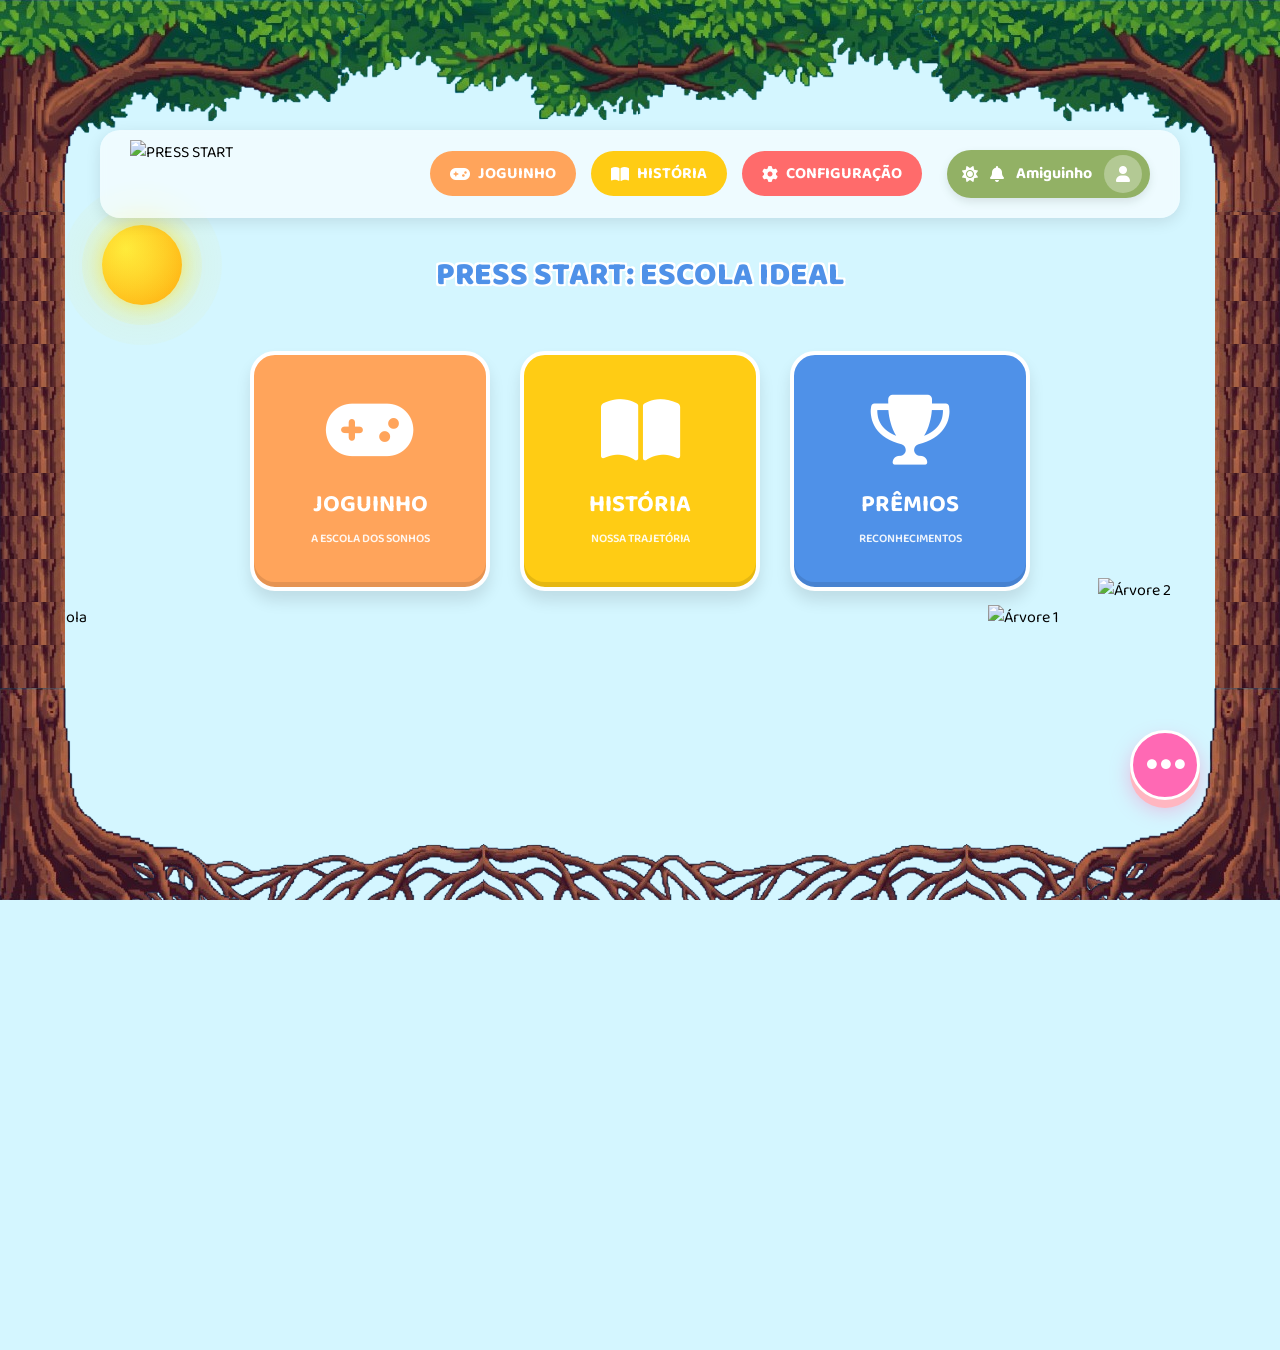
==== index.html @ ca560ccc "Teste borda" ====
<!DOCTYPE html>
<html lang="pt-BR">

<head>
    <meta charset="UTF-8">
    <meta name="viewport" content="width=device-width, initial-scale=1.0">
    <title>Press Start - Escola Ideal com Borda de Árvore</title>

    <link href="https://fonts.googleapis.com/css2?family=Baloo+2:wght@400;500;600;700;800&display=swap" rel="stylesheet">
    <link href="https://cdnjs.cloudflare.com/ajax/libs/font-awesome/6.0.0/css/all.min.css" rel="stylesheet">

    <style>
        /* =========================================
           VARIÁVEIS DE TEMA E DA BORDA
           ========================================= */
        :root {
            /* Tema original */
            --bg-sky: #d4f6ff;
            --brightness-assets: 1;
            --sun-opacity: 1;
            --moon-opacity: 0;
            
            /* Borda da Árvore */
            --sprite-full: url('./src/img/border/TreeSpriteSheet.png');
        }

        body.dark-mode {
            --bg-sky: #1a233a;
            --brightness-assets: 0.6;
            --sun-opacity: 0;
            --moon-opacity: 1;
        }

        * {
            margin: 0;
            padding: 0;
            box-sizing: border-box;
            font-family: 'Baloo 2', cursive;
        }

        body {
            /* Ajustado para compensar a borda da árvore */
            background-color: var(--bg-sky);
            transition: background-color 0.8s ease;
            min-height: 150vh;
            display: flex;
            flex-direction: column;
            overflow-x: hidden;
        }

        /* =========================================
           BORDA DE ÁRVORE (Overlay)
           ========================================= */
        .container-arvore {
            position: fixed;
            top: 0;
            left: 0;
            width: 100vw;
            height: 100vh;
            overflow: hidden;
            pointer-events: none; /* CRUCIAL: Permite clicar através da borda */
            z-index: 9999; /* Fica na frente de todo o site */
        }

        .peca-arvore {
            position: absolute;
            pointer-events: none;
            image-rendering: pixelated;
        }

        /* Camada dos Preenchimentos */
        .preenchimento { z-index: 5; }

        .preenchimento-topo {
            top: 0; left: 0; right: 0; height: 120px;
            background-image: var(--sprite-full); background-position: 0px 0px; background-repeat: repeat-x;
        }

        .preenchimento-base {
            bottom: 0; left: 0; right: 0; height: 56px;
            display: flex; overflow: hidden;
        }

        .pedaco-base {
            flex-shrink: 0; width: 483px; height: 100%;
            background-image: var(--sprite-full); background-position: 0px -335px; background-repeat: no-repeat;
            image-rendering: pixelated;
        }

        .preenchimento-lado-esquerdo {
            top: 0; bottom: 0; left: 0; width: 65px;
            display: flex; flex-direction: column; overflow: hidden;
        }

        .preenchimento-lado-direito {
            top: 0; bottom: 0; right: 0; width: 65px;
            display: flex; flex-direction: column; overflow: hidden;
            transform: scaleX(-1);
        }

        .pedaco-lado {
            flex-shrink: 0; height: 43px;
            background-image: var(--sprite-full); background-position: -371px -165px; background-repeat: no-repeat;
        }

        /* Camada dos Cantos */
        .canto { z-index: 10; }

        .angulo-esquerdo-topo {
            top: 0; left: 0; width: 365px; height: 212px;
            background-image: var(--sprite-full); background-position: 0px -121px; background-repeat: no-repeat;
        }

        .angulo-direito-topo {
            top: 0; right: 0; width: 365px; height: 212px;
            background-image: var(--sprite-full); background-position: 0px -121px; background-repeat: no-repeat;
            transform: scaleX(-1);
        }

        .angulo-esquerdo-base {
            bottom: 0; left: 0; width: 365px; height: 212px;
            background-image: var(--sprite-full); background-position: -371px -121px; background-repeat: no-repeat;
        }

        .angulo-direito-base {
            bottom: 0; right: 0; width: 365px; height: 212px;
            background-image: var(--sprite-full); background-position: -371px -121px; background-repeat: no-repeat;
            transform: scaleX(-1);
        }

        /* =========================================
           BACKGROUND PARALLAX
           ========================================= */
        .parallax-container {
            position: fixed;
            top: 0; left: 0; width: 100vw; height: 100vh;
            z-index: 0; pointer-events: none; overflow: hidden;
        }

        .sun, .moon {
            position: absolute; top: 25%; left: 8%; width: 80px; height: 80px;
            border-radius: 50%; cursor: pointer; transition: all 0.3s ease;
            pointer-events: auto; z-index: 25;
            box-shadow: 0 0 20px rgba(255, 215, 0, 0.5);
            animation: float 6s ease-in-out infinite;
        }
        .sun { background: radial-gradient(circle at 30% 30%, #ffeb3b, #ff9800); opacity: var(--sun-opacity); }
        .moon { background: radial-gradient(circle at 30% 30%, #e0e0e0, #9e9e9e); opacity: var(--moon-opacity); }
        .moon::before, .moon::after { content: ''; position: absolute; background: rgba(160, 160, 160, 0.5); border-radius: 50%; }
        .moon::before { width: 15px; height: 15px; top: 20px; left: 15px; }
        .moon::after { width: 10px; height: 10px; top: 45px; left: 50px; }
        .sun::before, .sun::after { content: ''; position: absolute; background: radial-gradient(circle, #ffeb3b, transparent); border-radius: 50%; pointer-events: none; }
        .sun::before { width: 120px; height: 120px; top: -20px; left: -20px; opacity: 0.3; animation: pulse 2s ease-in-out infinite; }
        .sun::after { width: 160px; height: 160px; top: -40px; left: -40px; opacity: 0.15; animation: pulse 3s ease-in-out infinite reverse; }

        @keyframes float { 0%, 100% { transform: translateY(0px); } 50% { transform: translateY(-15px); } }
        @keyframes pulse { 0%, 100% { transform: scale(1); opacity: 0.3; } 50% { transform: scale(1.2); opacity: 0.5; } }

        .star { position: absolute; background: white; border-radius: 50%; opacity: 0; transition: opacity 0.8s ease; pointer-events: none; }
        body.dark-mode .star { opacity: var(--star-opacity, 0.8); animation: twinkle 2s ease-in-out infinite; }
        @keyframes twinkle { 0%, 100% { opacity: 0.3; transform: scale(1); } 50% { opacity: 1; transform: scale(1.2); } }

        .cloud { position: absolute; background-image: url('src/img/background/cloud.png'); background-size: contain; background-repeat: no-repeat; opacity: 0.7; filter: brightness(var(--brightness-assets)); transition: filter 0.8s ease; animation: floatCloud linear infinite; }
        @keyframes floatCloud { 0% { transform: translateX(-100px); } 100% { transform: translateX(calc(100vw + 100px)); } }
        .cloud-1 { top: 5%; left: -150px; width: 180px; height: 100px; animation-duration: 35s; animation-delay: 0s; }
        .cloud-2 { top: 15%; left: -200px; width: 250px; height: 140px; animation-duration: 45s; animation-delay: -10s; }
        .cloud-3 { top: 25%; left: -120px; width: 160px; height: 90px; animation-duration: 30s; animation-delay: -20s; }
        .cloud-4 { top: 8%; left: -300px; width: 220px; height: 120px; animation-duration: 50s; animation-delay: -5s; }
        .cloud-5 { top: 20%; left: -180px; width: 140px; height: 80px; animation-duration: 38s; animation-delay: -15s; }

        .layer-school { position: absolute; bottom: 30%; left: 2%; width: 350px; filter: brightness(var(--brightness-assets)); transition: filter 0.8s ease; z-index: 1; }
        .layer-tree-1 { position: absolute; bottom: 30%; right: 15%; width: 100px; filter: brightness(var(--brightness-assets)); transition: filter 0.8s ease; z-index: 1; }
        .layer-tree-2 { position: absolute; bottom: 33%; right: 8%; width: 80px; filter: brightness(var(--brightness-assets)); transition: filter 0.8s ease; z-index: 1; }

        .layer-ground-back { position: absolute; bottom: 35%; left: 0; width: 100%; height: 35vh; background-image: url('src/img/background/ground02.png'); background-size: cover; background-position: top center; background-repeat: repeat-x; filter: brightness(var(--brightness-assets)); transition: filter 0.8s ease; z-index: 0; }
        .layer-ground-mid { position: absolute; bottom: 15%; left: 0; width: 100%; height: 30vh; background-image: url('src/img/background/ground02.png'); background-size: cover; background-position: top center; background-repeat: repeat-x; filter: brightness(var(--brightness-assets)); transition: filter 0.8s ease; z-index: 2; opacity: 0.9; }
        .layer-ground-front { position: absolute; bottom: -10%; left: 0; width: 100%; height: 50vh; background-image: url('src/img/background/ground.png'); background-size: cover; background-position: top center; background-repeat: repeat-x; filter: brightness(var(--brightness-assets)); transition: filter 0.8s ease; z-index: 3; }

        .leaf { position: absolute; background-image: url('src/img/background/leave.png'); background-size: contain; background-repeat: no-repeat; opacity: 0.6; filter: brightness(var(--brightness-assets)); transition: filter 0.8s ease; pointer-events: none; width: 25px; height: 25px; }

        /* =========================================
           INTERFACE PRINCIPAL
           ========================================= */
        header {
            background-color: rgba(255, 255, 255, 0.6);
            padding: 10px 30px;
            display: flex; justify-content: space-between; align-items: center;
            box-shadow: 0 4px 15px rgba(0, 0, 0, 0.1);
            position: fixed;
            
            /* AJUSTES PARA NÃO FICAR ATRÁS DA BORDA DA ÁRVORE */
            top: 130px; /* Desce o header para baixo da borda topo */
            left: 100px; /* Afasta da borda esquerda */
            right: 100px; /* Afasta da borda direita */
            border-radius: 20px; /* Bordas arredondadas porque agora ele flutua no meio */
            z-index: 1000;
            backdrop-filter: blur(5px);
        }

        .logo img { height: 67.5px; width: auto; object-fit: contain; transition: height 0.3s ease; display: block; }

        nav { display: flex; gap: 15px; align-items: center; flex-wrap: wrap; justify-content: flex-end; }
        .nav-btn { display: flex; align-items: center; gap: 8px; padding: 10px 20px; border-radius: 25px; color: white; text-decoration: none; font-weight: 700; font-size: 16px; text-transform: uppercase; }
        .bg-blue { background-color: #4f91e8; }
        .bg-orange { background-color: #ffa45b; }
        .bg-yellow { background-color: #ffcc14; }
        .bg-red { background-color: #ff6b6b; }
        .bg-green { background-color: #92b165; }

        .user-area { margin-left: 10px; }
        .user-badge { background-color: #92b165; padding: 5px 8px 5px 15px; border-radius: 30px; display: flex; align-items: center; gap: 12px; color: white; box-shadow: 0 4px 10px rgba(0, 0, 0, 0.1); }
        .user-badge i { cursor: pointer; transition: transform 0.2s; }
        .user-badge i:hover { transform: scale(1.2); }
        .user-name { font-weight: 700; font-size: 16px; }
        .user-avatar { width: 38px; height: 38px; background-color: rgba(255, 255, 255, 0.3); border-radius: 50%; display: flex; align-items: center; justify-content: center; }

        main {
            flex: 1; display: flex; flex-direction: column; align-items: center;
            /* AJUSTE PARA O CONTEÚDO NÃO FICAR ATRÁS DA BORDA */
            padding-top: 250px; /* Empurra o conteúdo pra baixo (abaixo do header) */
            padding-bottom: 100px;
            margin-left: 100px; margin-right: 100px;
            position: relative; z-index: 1;
        }

        .main-title { color: #4f91e8; font-size: 32px; font-weight: 800; text-transform: uppercase; margin-bottom: 50px; text-shadow: 2px 2px 0px white, -2px -2px 0px white, 2px -2px 0px white, -2px 2px 0px white; text-align: center; padding: 0 20px; }

        .cards-container { display: flex; gap: 30px; justify-content: center; align-items: center; width: 100%; flex-wrap: wrap; padding: 0 20px; }

        .card { width: 240px; height: 240px; border-radius: 25px; border: 4px solid white; display: flex; flex-direction: column; justify-content: center; align-items: center; color: white; text-decoration: none; box-shadow: 0 10px 15px rgba(0, 0, 0, 0.1), inset 0 -5px 0 rgba(0, 0, 0, 0.1); transition: transform 0.2s ease, filter 0.2s ease; }
        .card:hover { transform: scale(1.05); filter: brightness(1.1); }
        .card i { font-size: 70px; margin-bottom: 20px; }
        .card-title { font-size: 24px; font-weight: 700; text-transform: uppercase; }
        .card-subtitle { font-size: 12px; font-weight: 600; text-transform: uppercase; margin-top: 5px; opacity: 0.9; }
        .card-orange { background-color: #ffa45b; }
        .card-yellow { background-color: #ffcc14; }
        .card-blue { background-color: #4f91e8; }

        /* =========================================
           ASSISTENTE E UI FLUTUANTE
           ========================================= */
        .assistant-wrapper {
            position: fixed;
            /* AJUSTE PARA NÃO ESCONDER ATRÁS DA RAIZ DA ÁRVORE */
            bottom: clamp(70px, 8vw, 100px); 
            right: clamp(80px, 5vw, 100px);
            display: flex; flex-direction: column; align-items: flex-end;
            z-index: 998; opacity: 0; visibility: hidden; transform: translateY(10px); transition: all 0.3s ease; max-width: min(90vw, 500px);
        }
        .assistant-wrapper.is-visible { opacity: 1; visibility: visible; transform: translateY(0); }
        .speech-bubble { position: relative; background: white; border: 3px solid #FF69B4; border-radius: 20px 20px 20px 5px; padding: clamp(12px, 4vw, 20px) clamp(15px, 5vw, 25px); margin-bottom: 10px; width: 100%; color: #5E3A5E; font-weight: 600; font-size: clamp(0.8rem, 3.5vw, 1.1rem); box-shadow: 0 5px 0 #FFB6C1, 0 8px 15px rgba(0, 0, 0, 0.1); word-break: break-word; }
        .speech-bubble::after { content: ''; position: absolute; bottom: -15px; right: clamp(30px, 10vw, 60px); border-width: 15px 15px 0; border-style: solid; border-color: #FF69B4 transparent; }
        .assistant-char-img { width: clamp(120px, 25vw, 200px); height: auto; transition: transform 0.3s ease; cursor: pointer; margin-right: 10px; }
        .assistant-char-img:hover { transform: scale(1.1) rotate(3deg); }
        .assistant-char-img:active { transform: scale(0.95); }

        .help-emoji {
            position: fixed;
            /* AJUSTE PARA NÃO ESCONDER ATRÁS DA RAIZ DA ÁRVORE */
            bottom: clamp(70px, 8vw, 100px);
            right: clamp(80px, 5vw, 100px);
            background: #FF69B4; color: white; width: clamp(50px, 15vw, 70px); height: clamp(50px, 15vw, 70px); border-radius: 50%; display: flex; align-items: center; justify-content: center; font-size: clamp(1.8rem, 6vw, 2.8rem); cursor: pointer; box-shadow: 0 8px 0 #FFB6C1, 0 10px 20px rgba(255, 105, 180, 0.4); transition: all 0.3s ease; border: 3px solid white; animation: wiggle 2s infinite; z-index: 999; touch-action: manipulation;
        }
        @keyframes wiggle { 0%, 100% { transform: rotate(0deg); } 25% { transform: rotate(10deg); } 75% { transform: rotate(-10deg); } }
        .help-emoji:hover { transform: scale(1.1); }
        .help-emoji:active { transform: scale(0.95); box-shadow: 0 4px 0 #FFB6C1, 0 8px 15px rgba(255, 105, 180, 0.4); }

        .magic-toast { position: fixed; bottom: clamp(80px, 8vw, 100px); left: 50%; transform: translateX(-50%) translateY(100px); background: #FFF0F5; color: #5E3A5E; padding: clamp(10px, 3vw, 15px) clamp(15px, 5vw, 30px); border-radius: min(40px, 8vw); font-size: clamp(0.9rem, 4vw, 1.2rem); font-weight: 600; box-shadow: 0 8px 0 #FFB6C1, 0 12px 20px rgba(0, 0, 0, 0.2); border: 3px solid white; z-index: 9999; opacity: 0; transition: all 0.3s ease; display: flex; align-items: center; gap: clamp(8px, 3vw, 15px); max-width: min(90vw, 400px); width: max-content; pointer-events: none; }
        .magic-toast.show { transform: translateX(-50%) translateY(0); opacity: 1; }
        .magic-toast i { font-size: clamp(1.2rem, 5vw, 1.8rem); color: #FF69B4; }

        .confetti { position: absolute; width: clamp(6px, 2vw, 10px); height: clamp(6px, 2vw, 10px); background: var(--brand-coral, #FF6B6B); opacity: 0.7; animation: confettiFall 3s linear infinite; pointer-events: none; border-radius: 50% 50% 0 50%; z-index: 20; }
        @keyframes confettiFall { from { transform: translateY(-100px) rotate(0deg); opacity: 1; } to { transform: translateY(100vh) rotate(720deg); opacity: 0; } }

        body.dark-mode .speech-bubble { background: #2E1B4A; color: #FFE6F0; border-color: #B983FF; }
        body.dark-mode .speech-bubble::after { border-color: #B983FF transparent; }
        body.dark-mode .magic-toast { background: #2E1B4A; color: #FFE6F0; }
        body.dark-mode .help-emoji { background: #B983FF; box-shadow: 0 8px 0 #9B6BDF; }

        /* =========================================
           RESPONSIVIDADE (Mobile/Tablet)
           ========================================= */
        @media (max-width: 1024px) {
            header { top: 120px; left: 60px; right: 60px; padding: 10px 20px; }
            main { padding-top: 220px; margin-left: 60px; margin-right: 60px; }
            .help-emoji, .assistant-wrapper { right: 60px; bottom: 70px; }
            .logo img { height: 55px; }
            .cards-container { gap: 25px; }
            .card { width: 220px; height: 220px; }
        }

        @media (max-width: 768px) {
            header { top: 110px; left: 45px; right: 45px; flex-direction: column; padding: 15px; }
            main { padding-top: 280px; margin-left: 30px; margin-right: 30px; }
            .help-emoji, .assistant-wrapper { right: 50px; bottom: 60px; }
            .card { width: 260px; height: 260px; }
            .sun, .moon { width: 50px; height: 50px; top: 15%; right: 15%; left: auto; }
        }
        
    </style>
</head>

<body>

    <!-- ========================================= -->
    <!-- MOLDURA DE ÁRVORE (Sempre por cima, Fixed)-->
    <!-- ========================================= -->
    <div class="container-arvore">
        <!-- Preenchimentos (Fundo da borda) -->
        <div class="peca-arvore preenchimento preenchimento-topo"></div>
        <div class="peca-arvore preenchimento preenchimento-base">
            <div class="pedaco-base"></div><div class="pedaco-base"></div><div class="pedaco-base"></div>
            <div class="pedaco-base"></div><div class="pedaco-base"></div><div class="pedaco-base"></div>
            <div class="pedaco-base"></div><div class="pedaco-base"></div><div class="pedaco-base"></div>
        </div>
        <div class="peca-arvore preenchimento preenchimento-lado-esquerdo">
            <!-- Pedaços suficientes para cobrir as telas verticais -->
            <div class="pedaco-lado"></div><div class="pedaco-lado"></div><div class="pedaco-lado"></div><div class="pedaco-lado"></div><div class="pedaco-lado"></div><div class="pedaco-lado"></div><div class="pedaco-lado"></div><div class="pedaco-lado"></div><div class="pedaco-lado"></div><div class="pedaco-lado"></div><div class="pedaco-lado"></div><div class="pedaco-lado"></div><div class="pedaco-lado"></div><div class="pedaco-lado"></div><div class="pedaco-lado"></div><div class="pedaco-lado"></div><div class="pedaco-lado"></div><div class="pedaco-lado"></div><div class="pedaco-lado"></div><div class="pedaco-lado"></div><div class="pedaco-lado"></div><div class="pedaco-lado"></div><div class="pedaco-lado"></div><div class="pedaco-lado"></div><div class="pedaco-lado"></div>
        </div>
        <div class="peca-arvore preenchimento preenchimento-lado-direito">
            <div class="pedaco-lado"></div><div class="pedaco-lado"></div><div class="pedaco-lado"></div><div class="pedaco-lado"></div><div class="pedaco-lado"></div><div class="pedaco-lado"></div><div class="pedaco-lado"></div><div class="pedaco-lado"></div><div class="pedaco-lado"></div><div class="pedaco-lado"></div><div class="pedaco-lado"></div><div class="pedaco-lado"></div><div class="pedaco-lado"></div><div class="pedaco-lado"></div><div class="pedaco-lado"></div><div class="pedaco-lado"></div><div class="pedaco-lado"></div><div class="pedaco-lado"></div><div class="pedaco-lado"></div><div class="pedaco-lado"></div><div class="pedaco-lado"></div><div class="pedaco-lado"></div><div class="pedaco-lado"></div><div class="pedaco-lado"></div><div class="pedaco-lado"></div>
        </div>

        <!-- Cantos (Frente da borda) -->
        <div class="peca-arvore canto angulo-esquerdo-topo"></div>
        <div class="peca-arvore canto angulo-direito-topo"></div>
        <div class="peca-arvore canto angulo-esquerdo-base"></div>
        <div class="peca-arvore canto angulo-direito-base"></div>
    </div>

    <!-- ========================================= -->
    <!-- CONTEÚDO ORIGINAL DO JOGO                 -->
    <!-- ========================================= -->
    <div class="parallax-container">
        <div class="sun" id="sunIcon" title="Clique para alternar para noite 🌙"></div>
        <div class="moon" id="moonIcon" title="Clique para alternar para dia ☀️"></div>
        <div id="starsContainer"></div>
        <div class="cloud cloud-1"></div>
        <div class="cloud cloud-2"></div>
        <div class="cloud cloud-3"></div>
        <div class="cloud cloud-4"></div>
        <div class="cloud cloud-5"></div>
        <div class="layer-ground-back" id="parallax-ground-back"></div>
        <img src="src/img/background/school.png" class="layer-school" id="parallax-school" alt="Escola">
        <img src="src/img/background/tree.png" class="layer-tree-1" id="parallax-tree1" alt="Árvore 1">
        <img src="src/img/background/tree.png" class="layer-tree-2" id="parallax-tree2" alt="Árvore 2">
        <div class="layer-ground-mid" id="parallax-ground-mid"></div>
        <div class="layer-ground-front" id="parallax-ground-front"></div>
    </div>

    <header>
        <div class="logo">
            <img src="src/img/logo.png" alt="PRESS START" id="logo-img">
        </div>
        <nav>
            <a href="mySchool/game.html" class="nav-btn bg-orange"><i class="fa-solid fa-gamepad"></i> Joguinho</a>
            <a href="#" class="nav-btn bg-yellow"><i class="fa-solid fa-book-open"></i> História</a>
            <a href="#" class="nav-btn bg-red"><i class="fa-solid fa-gear"></i> Configuração</a>
            <div class="user-area">
                <div class="user-badge">
                    <i class="fas fa-sun" id="themeToggle" title="Trocar Tema"></i>
                    <i class="fas fa-bell"></i>
                    <span class="user-name">Amiguinho</span>
                    <div class="user-avatar">
                        <i class="fas fa-user"></i>
                    </div>
                </div>
            </div>
        </nav>
    </header>

    <main>
        <h1 class="main-title">Press Start: Escola Ideal</h1>
        <div class="cards-container">
            <a href="#" class="card card-orange">
                <i class="fa-solid fa-gamepad"></i>
                <div class="card-title">Joguinho</div>
                <div class="card-subtitle">A escola dos sonhos</div>
            </a>
            <a href="#" class="card card-yellow">
                <i class="fa-solid fa-book-open"></i>
                <div class="card-title">História</div>
                <div class="card-subtitle">Nossa trajetória</div>
            </a>
            <a href="#" class="card card-blue">
                <i class="fa-solid fa-trophy"></i>
                <div class="card-title">Prêmios</div>
                <div class="card-subtitle">Reconhecimentos</div>
            </a>
        </div>
    </main>

    <!-- Botão de ajuda e Assistente -->
    <div class="help-emoji" id="helpEmojiBtn">
        <i class="fas fa-ellipsis-h"></i>
    </div>
    <div id="magicToast" class="magic-toast">
        <i class="fas fa-magic"></i>
        <span id="toastMessage">✨ Mensagem mágica!</span>
    </div>
    <div class="assistant-wrapper" id="assistantContainer">
        <div class="speech-bubble" id="bubbleText">
            Oi! Eu sou sua Prof. Clique em mim para conversarmos! 📖
        </div>
        <img src="src/img/Assistente00.png" alt="Assistente" class="assistant-char-img" id="assistantImage"
            onerror="this.src='data:image/svg+xml,%3Csvg xmlns=\'http://www.w3.org/2000/svg\' viewBox=\'0 0 100 100\'%3E%3Ccircle cx=\'50\' cy=\'50\' r=\'45\' fill=\'%23FFD700\' /%3E%3Ccircle cx=\'35\' cy=\'40\' r=\'5\' fill=\'black\'/%3E%3Ccircle cx=\'65\' cy=\'40\' r=\'5\' fill=\'black\'/%3E%3Cpath d=\'M30 65 Q50 80,70 65\' stroke=\'black\' stroke-width=\'5\' fill=\'none\' /%3E%3C/svg%3E'">
    </div>

    <!-- Scripts -->
    <script src="./src/config.js"></script>
    <script src="./src/assistent.js"></script>
    <script>
        // Scripts originais mantidos integralmente
        function generateStars() {
            const starsContainer = document.getElementById('starsContainer');
            if (!starsContainer) return;
            starsContainer.innerHTML = '';
            const numberOfStars = 100;
            for (let i = 0; i < numberOfStars; i++) {
                const star = document.createElement('div');
                star.className = 'star';
                const size = Math.random() * 3 + 1;
                star.style.width = size + 'px';
                star.style.height = size + 'px';
                star.style.left = Math.random() * 100 + '%';
                star.style.top = Math.random() * 60 + '%';
                star.style.setProperty('--star-opacity', Math.random() * 0.5 + 0.3);
                star.style.animationDelay = Math.random() * 5 + 's';
                starsContainer.appendChild(star);
            }
        }
        
        function toggleTheme() {
            body.classList.toggle('dark-mode');
            if (body.classList.contains('dark-mode')) {
                themeToggle.classList.remove('fa-sun'); themeToggle.classList.add('fa-moon');
                showToastMessage('🌙 Boa noite! A lua está linda hoje! ✨');
            } else {
                themeToggle.classList.remove('fa-moon'); themeToggle.classList.add('fa-sun');
                showToastMessage('☀️ Bom dia! O sol está radiante! 🌈');
            }
        }
        
        function showToastMessage(message) {
            const toast = document.getElementById('magicToast');
            const toastMessage = document.getElementById('toastMessage');
            if (toast && toastMessage) {
                toastMessage.textContent = message;
                toast.classList.add('show');
                setTimeout(() => { toast.classList.remove('show'); }, 3000);
            }
        }
        
        const themeToggle = document.getElementById('themeToggle');
        const sunIcon = document.getElementById('sunIcon');
        const moonIcon = document.getElementById('moonIcon');
        const body = document.body;
        
        if (sunIcon) { sunIcon.addEventListener('click', () => { if (body.classList.contains('dark-mode')) { toggleTheme(); } else { showToastMessage('☀️ Já estamos durante o dia! Clique na lua para virar noite 🌙'); } }); }
        if (moonIcon) { moonIcon.addEventListener('click', () => { if (!body.classList.contains('dark-mode')) { toggleTheme(); } else { showToastMessage('🌙 Já é noite! Clique no sol para amanhecer ☀️'); } }); }
        if (themeToggle) { themeToggle.addEventListener('click', toggleTheme); }
        
        generateStars();
        
        const school = document.getElementById('parallax-school');
        const tree1 = document.getElementById('parallax-tree1');
        const tree2 = document.getElementById('parallax-tree2');
        const groundBack = document.getElementById('parallax-ground-back');
        const groundMid = document.getElementById('parallax-ground-mid');
        const groundFront = document.getElementById('parallax-ground-front');
        
        if (school && tree1 && tree2 && groundBack && groundMid && groundFront) {
            window.addEventListener('scroll', () => {
                let scrollY = window.scrollY;
                school.style.transform = `translateY(${scrollY * -0.08}px)`;
                tree1.style.transform = `translateY(${scrollY * -0.15}px)`;
                tree2.style.transform = `translateY(${scrollY * -0.12}px)`;
                groundBack.style.transform = `translateY(${scrollY * -0.05}px)`;
                groundMid.style.transform = `translateY(${scrollY * -0.08}px)`;
                groundFront.style.transform = `translateY(${scrollY * -0.15}px)`;
            });
        }
        
        const logoImg = document.getElementById('logo-img');
        if (logoImg) {
            function updateLogoResponsive() {
                if (window.innerWidth <= 500) { logoImg.style.height = '80px'; logoImg.src = 'src/img/logo02.png'; }
                else if (window.innerWidth <= 768) { logoImg.style.height = '50px'; logoImg.src = 'src/img/logo.png'; }
                else { logoImg.style.height = '67.5px'; logoImg.src = 'src/img/logo.png'; }
            }
            window.addEventListener('resize', updateLogoResponsive);
            updateLogoResponsive();
        }
        
        function createLeaf() {
            const leaf = document.createElement('div'); leaf.classList.add('leaf');
            const size = Math.random() * 20 + 15; leaf.style.width = `${size}px`; leaf.style.height = `${size}px`; leaf.style.left = `${Math.random() * 100}%`;
            const duration = Math.random() * 12 + 8; const animationType = Math.floor(Math.random() * 3) + 1;
            let animation = ''; if (animationType === 1) animation = 'fallLeaf1'; else if (animationType === 2) animation = 'fallLeaf2'; else animation = 'fallLeaf3';
            leaf.style.animation = `${animation} ${duration}s linear infinite`; leaf.style.animationDelay = `${Math.random() * -20}s`; leaf.style.opacity = Math.random() * 0.5 + 0.3;
            return leaf;
        }
        
        const parallaxContainer = document.querySelector('.parallax-container');
        if (parallaxContainer) {
            for (let i = 0; i < 30; i++) { const leaf = createLeaf(); parallaxContainer.appendChild(leaf); }
            setInterval(() => { const leaves = document.querySelectorAll('.leaf'); if (leaves.length < 25) { const leaf = createLeaf(); parallaxContainer.appendChild(leaf); } }, 5000);
        }
        
        document.addEventListener('DOMContentLoaded', function() {
            setTimeout(() => { if (typeof window.showToast === 'function') { window.showToast('🌈 Bem-vindo ao Press Start!'); } else { showToastMessage('🌈 Bem-vindo ao Press Start!'); } }, 1500);
            setTimeout(() => { if (typeof window.showToast === 'function') { window.showToast('🎮 Clique no robô para conversar com a Prof!'); } else { showToastMessage('🎮 Clique no robô para conversar com a Prof!'); } }, 4000);
        });
        
        function createConfetti() {
            const confetti = document.createElement('div'); confetti.className = 'confetti';
            const colors = ['#FF69B4', '#FFD700', '#87CEEB', '#6FCF97', '#B983FF'];
            confetti.style.background = colors[Math.floor(Math.random() * colors.length)];
            confetti.style.left = Math.random() * 100 + 'vw'; confetti.style.animationDuration = Math.random() * 2 + 2 + 's';
            confetti.style.width = (Math.random() * 10 + 5) + 'px'; confetti.style.height = confetti.style.width;
            document.body.appendChild(confetti); setTimeout(() => { confetti.remove(); }, 5000);
        }
        
        document.querySelectorAll('.card').forEach(card => {
            card.addEventListener('click', (e) => {
                e.preventDefault(); for (let i = 0; i < 10; i++) { createConfetti(); }
                if (typeof window.showToast === 'function') { window.showToast('🎉 Boa escolha! Vamos explorar!'); } else { showToastMessage('🎉 Boa escolha! Vamos explorar!'); }
                setTimeout(() => { window.location.href = card.getAttribute('href'); }, 500);
            });
        });
        
        document.querySelector('.user-badge')?.addEventListener('click', function() { if (typeof window.showToast === 'function') { window.showToast('✨ Olá, amiguinho! ✨'); } else { showToastMessage('✨ Olá, amiguinho! ✨'); } });
        window.showToast = showToastMessage;
    </script>
</body>
</html>
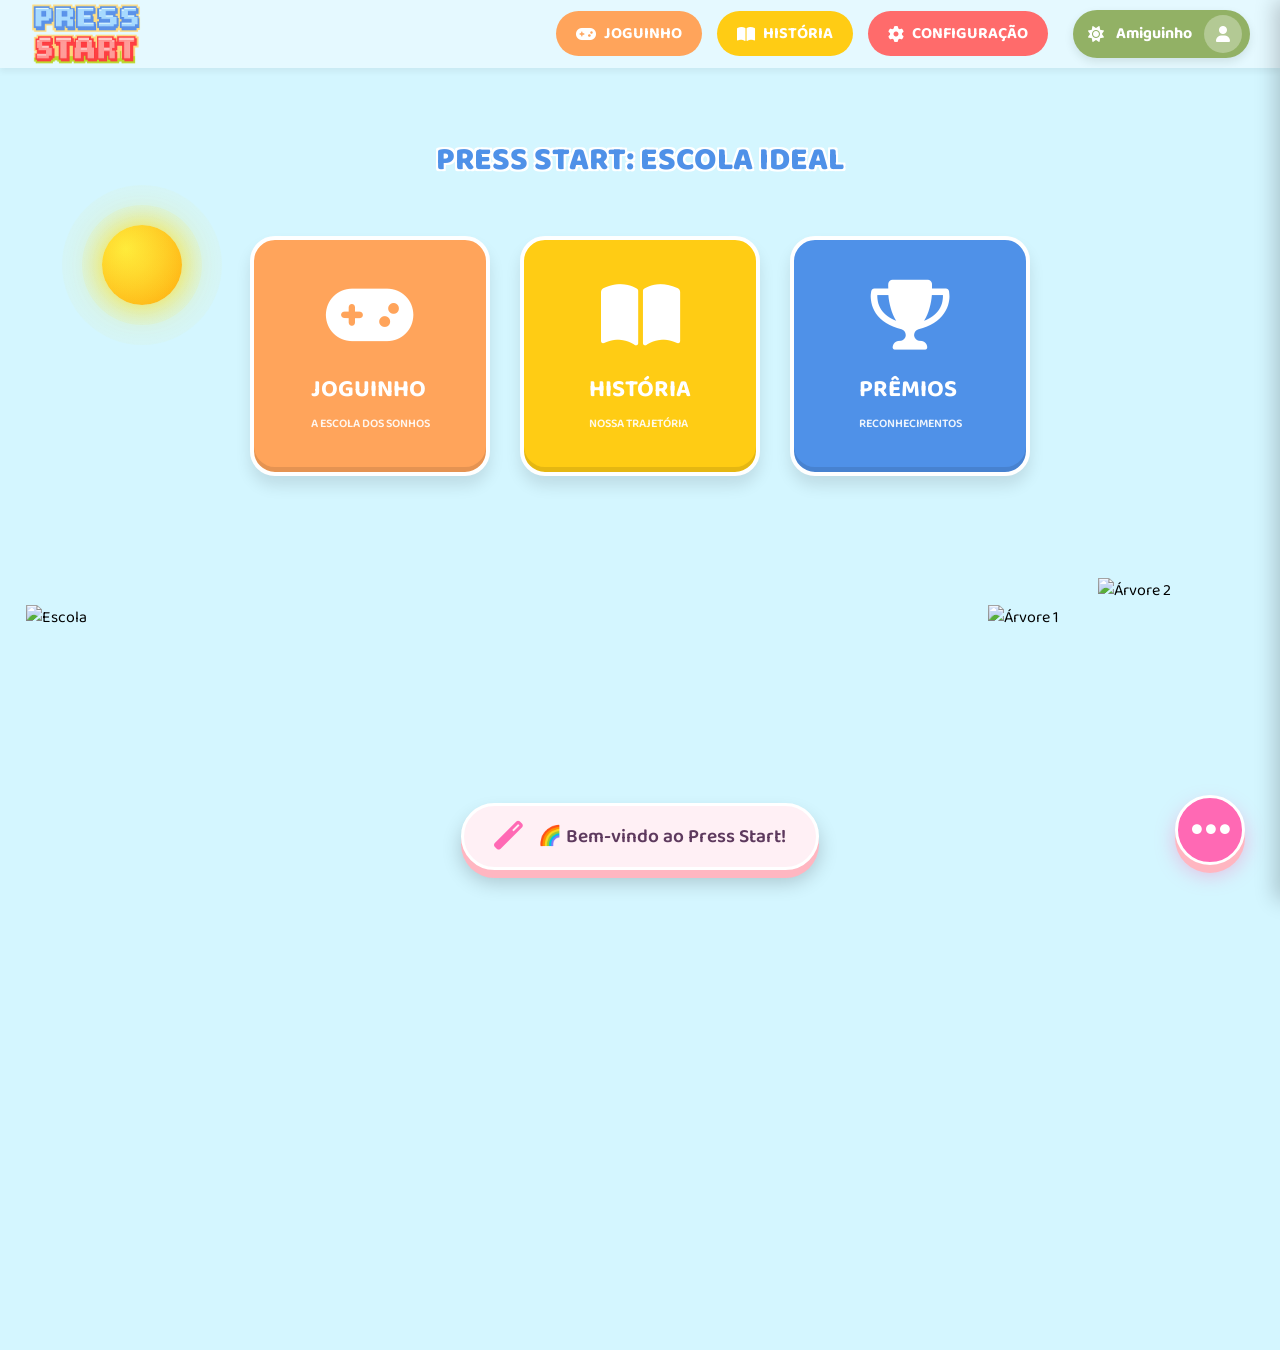
==== commit 79f50a0b: "feat: add responsive topbar and mobile menu; update styles and debug logging - Implemented a new top" ====
--- a/index.html
+++ b/index.html
@@ -4,400 +4,92 @@
 <head>
     <meta charset="UTF-8">
     <meta name="viewport" content="width=device-width, initial-scale=1.0">
-    <title>Press Start - Escola Ideal com Borda de Árvore</title>
-
-    <link href="https://fonts.googleapis.com/css2?family=Baloo+2:wght@400;500;600;700;800&display=swap" rel="stylesheet">
+    <title>Press Start - Escola Ideal</title>
+
+    <link href="https://fonts.googleapis.com/css2?family=Baloo+2:wght@400;500;600;700;800&display=swap"
+        rel="stylesheet">
     <link href="https://cdnjs.cloudflare.com/ajax/libs/font-awesome/6.0.0/css/all.min.css" rel="stylesheet">
-
-    <style>
-        /* =========================================
-           VARIÁVEIS DE TEMA E DA BORDA
-           ========================================= */
-        :root {
-            /* Tema original */
-            --bg-sky: #d4f6ff;
-            --brightness-assets: 1;
-            --sun-opacity: 1;
-            --moon-opacity: 0;
-            
-            /* Borda da Árvore */
-            --sprite-full: url('./src/img/border/TreeSpriteSheet.png');
-        }
-
-        body.dark-mode {
-            --bg-sky: #1a233a;
-            --brightness-assets: 0.6;
-            --sun-opacity: 0;
-            --moon-opacity: 1;
-        }
-
-        * {
-            margin: 0;
-            padding: 0;
-            box-sizing: border-box;
-            font-family: 'Baloo 2', cursive;
-        }
-
-        body {
-            /* Ajustado para compensar a borda da árvore */
-            background-color: var(--bg-sky);
-            transition: background-color 0.8s ease;
-            min-height: 150vh;
-            display: flex;
-            flex-direction: column;
-            overflow-x: hidden;
-        }
-
-        /* =========================================
-           BORDA DE ÁRVORE (Overlay)
-           ========================================= */
-        .container-arvore {
-            position: fixed;
-            top: 0;
-            left: 0;
-            width: 100vw;
-            height: 100vh;
-            overflow: hidden;
-            pointer-events: none; /* CRUCIAL: Permite clicar através da borda */
-            z-index: 9999; /* Fica na frente de todo o site */
-        }
-
-        .peca-arvore {
-            position: absolute;
-            pointer-events: none;
-            image-rendering: pixelated;
-        }
-
-        /* Camada dos Preenchimentos */
-        .preenchimento { z-index: 5; }
-
-        .preenchimento-topo {
-            top: 0; left: 0; right: 0; height: 120px;
-            background-image: var(--sprite-full); background-position: 0px 0px; background-repeat: repeat-x;
-        }
-
-        .preenchimento-base {
-            bottom: 0; left: 0; right: 0; height: 56px;
-            display: flex; overflow: hidden;
-        }
-
-        .pedaco-base {
-            flex-shrink: 0; width: 483px; height: 100%;
-            background-image: var(--sprite-full); background-position: 0px -335px; background-repeat: no-repeat;
-            image-rendering: pixelated;
-        }
-
-        .preenchimento-lado-esquerdo {
-            top: 0; bottom: 0; left: 0; width: 65px;
-            display: flex; flex-direction: column; overflow: hidden;
-        }
-
-        .preenchimento-lado-direito {
-            top: 0; bottom: 0; right: 0; width: 65px;
-            display: flex; flex-direction: column; overflow: hidden;
-            transform: scaleX(-1);
-        }
-
-        .pedaco-lado {
-            flex-shrink: 0; height: 43px;
-            background-image: var(--sprite-full); background-position: -371px -165px; background-repeat: no-repeat;
-        }
-
-        /* Camada dos Cantos */
-        .canto { z-index: 10; }
-
-        .angulo-esquerdo-topo {
-            top: 0; left: 0; width: 365px; height: 212px;
-            background-image: var(--sprite-full); background-position: 0px -121px; background-repeat: no-repeat;
-        }
-
-        .angulo-direito-topo {
-            top: 0; right: 0; width: 365px; height: 212px;
-            background-image: var(--sprite-full); background-position: 0px -121px; background-repeat: no-repeat;
-            transform: scaleX(-1);
-        }
-
-        .angulo-esquerdo-base {
-            bottom: 0; left: 0; width: 365px; height: 212px;
-            background-image: var(--sprite-full); background-position: -371px -121px; background-repeat: no-repeat;
-        }
-
-        .angulo-direito-base {
-            bottom: 0; right: 0; width: 365px; height: 212px;
-            background-image: var(--sprite-full); background-position: -371px -121px; background-repeat: no-repeat;
-            transform: scaleX(-1);
-        }
-
-        /* =========================================
-           BACKGROUND PARALLAX
-           ========================================= */
-        .parallax-container {
-            position: fixed;
-            top: 0; left: 0; width: 100vw; height: 100vh;
-            z-index: 0; pointer-events: none; overflow: hidden;
-        }
-
-        .sun, .moon {
-            position: absolute; top: 25%; left: 8%; width: 80px; height: 80px;
-            border-radius: 50%; cursor: pointer; transition: all 0.3s ease;
-            pointer-events: auto; z-index: 25;
-            box-shadow: 0 0 20px rgba(255, 215, 0, 0.5);
-            animation: float 6s ease-in-out infinite;
-        }
-        .sun { background: radial-gradient(circle at 30% 30%, #ffeb3b, #ff9800); opacity: var(--sun-opacity); }
-        .moon { background: radial-gradient(circle at 30% 30%, #e0e0e0, #9e9e9e); opacity: var(--moon-opacity); }
-        .moon::before, .moon::after { content: ''; position: absolute; background: rgba(160, 160, 160, 0.5); border-radius: 50%; }
-        .moon::before { width: 15px; height: 15px; top: 20px; left: 15px; }
-        .moon::after { width: 10px; height: 10px; top: 45px; left: 50px; }
-        .sun::before, .sun::after { content: ''; position: absolute; background: radial-gradient(circle, #ffeb3b, transparent); border-radius: 50%; pointer-events: none; }
-        .sun::before { width: 120px; height: 120px; top: -20px; left: -20px; opacity: 0.3; animation: pulse 2s ease-in-out infinite; }
-        .sun::after { width: 160px; height: 160px; top: -40px; left: -40px; opacity: 0.15; animation: pulse 3s ease-in-out infinite reverse; }
-
-        @keyframes float { 0%, 100% { transform: translateY(0px); } 50% { transform: translateY(-15px); } }
-        @keyframes pulse { 0%, 100% { transform: scale(1); opacity: 0.3; } 50% { transform: scale(1.2); opacity: 0.5; } }
-
-        .star { position: absolute; background: white; border-radius: 50%; opacity: 0; transition: opacity 0.8s ease; pointer-events: none; }
-        body.dark-mode .star { opacity: var(--star-opacity, 0.8); animation: twinkle 2s ease-in-out infinite; }
-        @keyframes twinkle { 0%, 100% { opacity: 0.3; transform: scale(1); } 50% { opacity: 1; transform: scale(1.2); } }
-
-        .cloud { position: absolute; background-image: url('src/img/background/cloud.png'); background-size: contain; background-repeat: no-repeat; opacity: 0.7; filter: brightness(var(--brightness-assets)); transition: filter 0.8s ease; animation: floatCloud linear infinite; }
-        @keyframes floatCloud { 0% { transform: translateX(-100px); } 100% { transform: translateX(calc(100vw + 100px)); } }
-        .cloud-1 { top: 5%; left: -150px; width: 180px; height: 100px; animation-duration: 35s; animation-delay: 0s; }
-        .cloud-2 { top: 15%; left: -200px; width: 250px; height: 140px; animation-duration: 45s; animation-delay: -10s; }
-        .cloud-3 { top: 25%; left: -120px; width: 160px; height: 90px; animation-duration: 30s; animation-delay: -20s; }
-        .cloud-4 { top: 8%; left: -300px; width: 220px; height: 120px; animation-duration: 50s; animation-delay: -5s; }
-        .cloud-5 { top: 20%; left: -180px; width: 140px; height: 80px; animation-duration: 38s; animation-delay: -15s; }
-
-        .layer-school { position: absolute; bottom: 30%; left: 2%; width: 350px; filter: brightness(var(--brightness-assets)); transition: filter 0.8s ease; z-index: 1; }
-        .layer-tree-1 { position: absolute; bottom: 30%; right: 15%; width: 100px; filter: brightness(var(--brightness-assets)); transition: filter 0.8s ease; z-index: 1; }
-        .layer-tree-2 { position: absolute; bottom: 33%; right: 8%; width: 80px; filter: brightness(var(--brightness-assets)); transition: filter 0.8s ease; z-index: 1; }
-
-        .layer-ground-back { position: absolute; bottom: 35%; left: 0; width: 100%; height: 35vh; background-image: url('src/img/background/ground02.png'); background-size: cover; background-position: top center; background-repeat: repeat-x; filter: brightness(var(--brightness-assets)); transition: filter 0.8s ease; z-index: 0; }
-        .layer-ground-mid { position: absolute; bottom: 15%; left: 0; width: 100%; height: 30vh; background-image: url('src/img/background/ground02.png'); background-size: cover; background-position: top center; background-repeat: repeat-x; filter: brightness(var(--brightness-assets)); transition: filter 0.8s ease; z-index: 2; opacity: 0.9; }
-        .layer-ground-front { position: absolute; bottom: -10%; left: 0; width: 100%; height: 50vh; background-image: url('src/img/background/ground.png'); background-size: cover; background-position: top center; background-repeat: repeat-x; filter: brightness(var(--brightness-assets)); transition: filter 0.8s ease; z-index: 3; }
-
-        .leaf { position: absolute; background-image: url('src/img/background/leave.png'); background-size: contain; background-repeat: no-repeat; opacity: 0.6; filter: brightness(var(--brightness-assets)); transition: filter 0.8s ease; pointer-events: none; width: 25px; height: 25px; }
-
-        /* =========================================
-           INTERFACE PRINCIPAL
-           ========================================= */
-        header {
-            background-color: rgba(255, 255, 255, 0.6);
-            padding: 10px 30px;
-            display: flex; justify-content: space-between; align-items: center;
-            box-shadow: 0 4px 15px rgba(0, 0, 0, 0.1);
-            position: fixed;
-            
-            /* AJUSTES PARA NÃO FICAR ATRÁS DA BORDA DA ÁRVORE */
-            top: 130px; /* Desce o header para baixo da borda topo */
-            left: 100px; /* Afasta da borda esquerda */
-            right: 100px; /* Afasta da borda direita */
-            border-radius: 20px; /* Bordas arredondadas porque agora ele flutua no meio */
-            z-index: 1000;
-            backdrop-filter: blur(5px);
-        }
-
-        .logo img { height: 67.5px; width: auto; object-fit: contain; transition: height 0.3s ease; display: block; }
-
-        nav { display: flex; gap: 15px; align-items: center; flex-wrap: wrap; justify-content: flex-end; }
-        .nav-btn { display: flex; align-items: center; gap: 8px; padding: 10px 20px; border-radius: 25px; color: white; text-decoration: none; font-weight: 700; font-size: 16px; text-transform: uppercase; }
-        .bg-blue { background-color: #4f91e8; }
-        .bg-orange { background-color: #ffa45b; }
-        .bg-yellow { background-color: #ffcc14; }
-        .bg-red { background-color: #ff6b6b; }
-        .bg-green { background-color: #92b165; }
-
-        .user-area { margin-left: 10px; }
-        .user-badge { background-color: #92b165; padding: 5px 8px 5px 15px; border-radius: 30px; display: flex; align-items: center; gap: 12px; color: white; box-shadow: 0 4px 10px rgba(0, 0, 0, 0.1); }
-        .user-badge i { cursor: pointer; transition: transform 0.2s; }
-        .user-badge i:hover { transform: scale(1.2); }
-        .user-name { font-weight: 700; font-size: 16px; }
-        .user-avatar { width: 38px; height: 38px; background-color: rgba(255, 255, 255, 0.3); border-radius: 50%; display: flex; align-items: center; justify-content: center; }
-
-        main {
-            flex: 1; display: flex; flex-direction: column; align-items: center;
-            /* AJUSTE PARA O CONTEÚDO NÃO FICAR ATRÁS DA BORDA */
-            padding-top: 250px; /* Empurra o conteúdo pra baixo (abaixo do header) */
-            padding-bottom: 100px;
-            margin-left: 100px; margin-right: 100px;
-            position: relative; z-index: 1;
-        }
-
-        .main-title { color: #4f91e8; font-size: 32px; font-weight: 800; text-transform: uppercase; margin-bottom: 50px; text-shadow: 2px 2px 0px white, -2px -2px 0px white, 2px -2px 0px white, -2px 2px 0px white; text-align: center; padding: 0 20px; }
-
-        .cards-container { display: flex; gap: 30px; justify-content: center; align-items: center; width: 100%; flex-wrap: wrap; padding: 0 20px; }
-
-        .card { width: 240px; height: 240px; border-radius: 25px; border: 4px solid white; display: flex; flex-direction: column; justify-content: center; align-items: center; color: white; text-decoration: none; box-shadow: 0 10px 15px rgba(0, 0, 0, 0.1), inset 0 -5px 0 rgba(0, 0, 0, 0.1); transition: transform 0.2s ease, filter 0.2s ease; }
-        .card:hover { transform: scale(1.05); filter: brightness(1.1); }
-        .card i { font-size: 70px; margin-bottom: 20px; }
-        .card-title { font-size: 24px; font-weight: 700; text-transform: uppercase; }
-        .card-subtitle { font-size: 12px; font-weight: 600; text-transform: uppercase; margin-top: 5px; opacity: 0.9; }
-        .card-orange { background-color: #ffa45b; }
-        .card-yellow { background-color: #ffcc14; }
-        .card-blue { background-color: #4f91e8; }
-
-        /* =========================================
-           ASSISTENTE E UI FLUTUANTE
-           ========================================= */
-        .assistant-wrapper {
-            position: fixed;
-            /* AJUSTE PARA NÃO ESCONDER ATRÁS DA RAIZ DA ÁRVORE */
-            bottom: clamp(70px, 8vw, 100px); 
-            right: clamp(80px, 5vw, 100px);
-            display: flex; flex-direction: column; align-items: flex-end;
-            z-index: 998; opacity: 0; visibility: hidden; transform: translateY(10px); transition: all 0.3s ease; max-width: min(90vw, 500px);
-        }
-        .assistant-wrapper.is-visible { opacity: 1; visibility: visible; transform: translateY(0); }
-        .speech-bubble { position: relative; background: white; border: 3px solid #FF69B4; border-radius: 20px 20px 20px 5px; padding: clamp(12px, 4vw, 20px) clamp(15px, 5vw, 25px); margin-bottom: 10px; width: 100%; color: #5E3A5E; font-weight: 600; font-size: clamp(0.8rem, 3.5vw, 1.1rem); box-shadow: 0 5px 0 #FFB6C1, 0 8px 15px rgba(0, 0, 0, 0.1); word-break: break-word; }
-        .speech-bubble::after { content: ''; position: absolute; bottom: -15px; right: clamp(30px, 10vw, 60px); border-width: 15px 15px 0; border-style: solid; border-color: #FF69B4 transparent; }
-        .assistant-char-img { width: clamp(120px, 25vw, 200px); height: auto; transition: transform 0.3s ease; cursor: pointer; margin-right: 10px; }
-        .assistant-char-img:hover { transform: scale(1.1) rotate(3deg); }
-        .assistant-char-img:active { transform: scale(0.95); }
-
-        .help-emoji {
-            position: fixed;
-            /* AJUSTE PARA NÃO ESCONDER ATRÁS DA RAIZ DA ÁRVORE */
-            bottom: clamp(70px, 8vw, 100px);
-            right: clamp(80px, 5vw, 100px);
-            background: #FF69B4; color: white; width: clamp(50px, 15vw, 70px); height: clamp(50px, 15vw, 70px); border-radius: 50%; display: flex; align-items: center; justify-content: center; font-size: clamp(1.8rem, 6vw, 2.8rem); cursor: pointer; box-shadow: 0 8px 0 #FFB6C1, 0 10px 20px rgba(255, 105, 180, 0.4); transition: all 0.3s ease; border: 3px solid white; animation: wiggle 2s infinite; z-index: 999; touch-action: manipulation;
-        }
-        @keyframes wiggle { 0%, 100% { transform: rotate(0deg); } 25% { transform: rotate(10deg); } 75% { transform: rotate(-10deg); } }
-        .help-emoji:hover { transform: scale(1.1); }
-        .help-emoji:active { transform: scale(0.95); box-shadow: 0 4px 0 #FFB6C1, 0 8px 15px rgba(255, 105, 180, 0.4); }
-
-        .magic-toast { position: fixed; bottom: clamp(80px, 8vw, 100px); left: 50%; transform: translateX(-50%) translateY(100px); background: #FFF0F5; color: #5E3A5E; padding: clamp(10px, 3vw, 15px) clamp(15px, 5vw, 30px); border-radius: min(40px, 8vw); font-size: clamp(0.9rem, 4vw, 1.2rem); font-weight: 600; box-shadow: 0 8px 0 #FFB6C1, 0 12px 20px rgba(0, 0, 0, 0.2); border: 3px solid white; z-index: 9999; opacity: 0; transition: all 0.3s ease; display: flex; align-items: center; gap: clamp(8px, 3vw, 15px); max-width: min(90vw, 400px); width: max-content; pointer-events: none; }
-        .magic-toast.show { transform: translateX(-50%) translateY(0); opacity: 1; }
-        .magic-toast i { font-size: clamp(1.2rem, 5vw, 1.8rem); color: #FF69B4; }
-
-        .confetti { position: absolute; width: clamp(6px, 2vw, 10px); height: clamp(6px, 2vw, 10px); background: var(--brand-coral, #FF6B6B); opacity: 0.7; animation: confettiFall 3s linear infinite; pointer-events: none; border-radius: 50% 50% 0 50%; z-index: 20; }
-        @keyframes confettiFall { from { transform: translateY(-100px) rotate(0deg); opacity: 1; } to { transform: translateY(100vh) rotate(720deg); opacity: 0; } }
-
-        body.dark-mode .speech-bubble { background: #2E1B4A; color: #FFE6F0; border-color: #B983FF; }
-        body.dark-mode .speech-bubble::after { border-color: #B983FF transparent; }
-        body.dark-mode .magic-toast { background: #2E1B4A; color: #FFE6F0; }
-        body.dark-mode .help-emoji { background: #B983FF; box-shadow: 0 8px 0 #9B6BDF; }
-
-        /* =========================================
-           RESPONSIVIDADE (Mobile/Tablet)
-           ========================================= */
-        @media (max-width: 1024px) {
-            header { top: 120px; left: 60px; right: 60px; padding: 10px 20px; }
-            main { padding-top: 220px; margin-left: 60px; margin-right: 60px; }
-            .help-emoji, .assistant-wrapper { right: 60px; bottom: 70px; }
-            .logo img { height: 55px; }
-            .cards-container { gap: 25px; }
-            .card { width: 220px; height: 220px; }
-        }
-
-        @media (max-width: 768px) {
-            header { top: 110px; left: 45px; right: 45px; flex-direction: column; padding: 15px; }
-            main { padding-top: 280px; margin-left: 30px; margin-right: 30px; }
-            .help-emoji, .assistant-wrapper { right: 50px; bottom: 60px; }
-            .card { width: 260px; height: 260px; }
-            .sun, .moon { width: 50px; height: 50px; top: 15%; right: 15%; left: auto; }
-        }
-        
-    </style>
+    <link rel="stylesheet" href="src/css/index.css">
 </head>
 
 <body>
 
-    <!-- ========================================= -->
-    <!-- MOLDURA DE ÁRVORE (Sempre por cima, Fixed)-->
-    <!-- ========================================= -->
-    <div class="container-arvore">
-        <!-- Preenchimentos (Fundo da borda) -->
-        <div class="peca-arvore preenchimento preenchimento-topo"></div>
-        <div class="peca-arvore preenchimento preenchimento-base">
-            <div class="pedaco-base"></div><div class="pedaco-base"></div><div class="pedaco-base"></div>
-            <div class="pedaco-base"></div><div class="pedaco-base"></div><div class="pedaco-base"></div>
-            <div class="pedaco-base"></div><div class="pedaco-base"></div><div class="pedaco-base"></div>
-        </div>
-        <div class="peca-arvore preenchimento preenchimento-lado-esquerdo">
-            <!-- Pedaços suficientes para cobrir as telas verticais -->
-            <div class="pedaco-lado"></div><div class="pedaco-lado"></div><div class="pedaco-lado"></div><div class="pedaco-lado"></div><div class="pedaco-lado"></div><div class="pedaco-lado"></div><div class="pedaco-lado"></div><div class="pedaco-lado"></div><div class="pedaco-lado"></div><div class="pedaco-lado"></div><div class="pedaco-lado"></div><div class="pedaco-lado"></div><div class="pedaco-lado"></div><div class="pedaco-lado"></div><div class="pedaco-lado"></div><div class="pedaco-lado"></div><div class="pedaco-lado"></div><div class="pedaco-lado"></div><div class="pedaco-lado"></div><div class="pedaco-lado"></div><div class="pedaco-lado"></div><div class="pedaco-lado"></div><div class="pedaco-lado"></div><div class="pedaco-lado"></div><div class="pedaco-lado"></div>
-        </div>
-        <div class="peca-arvore preenchimento preenchimento-lado-direito">
-            <div class="pedaco-lado"></div><div class="pedaco-lado"></div><div class="pedaco-lado"></div><div class="pedaco-lado"></div><div class="pedaco-lado"></div><div class="pedaco-lado"></div><div class="pedaco-lado"></div><div class="pedaco-lado"></div><div class="pedaco-lado"></div><div class="pedaco-lado"></div><div class="pedaco-lado"></div><div class="pedaco-lado"></div><div class="pedaco-lado"></div><div class="pedaco-lado"></div><div class="pedaco-lado"></div><div class="pedaco-lado"></div><div class="pedaco-lado"></div><div class="pedaco-lado"></div><div class="pedaco-lado"></div><div class="pedaco-lado"></div><div class="pedaco-lado"></div><div class="pedaco-lado"></div><div class="pedaco-lado"></div><div class="pedaco-lado"></div><div class="pedaco-lado"></div>
-        </div>
-
-        <!-- Cantos (Frente da borda) -->
-        <div class="peca-arvore canto angulo-esquerdo-topo"></div>
-        <div class="peca-arvore canto angulo-direito-topo"></div>
-        <div class="peca-arvore canto angulo-esquerdo-base"></div>
-        <div class="peca-arvore canto angulo-direito-base"></div>
-    </div>
-
-    <!-- ========================================= -->
-    <!-- CONTEÚDO ORIGINAL DO JOGO                 -->
-    <!-- ========================================= -->
     <div class="parallax-container">
+        <!-- SOL E LUA -->
         <div class="sun" id="sunIcon" title="Clique para alternar para noite 🌙"></div>
         <div class="moon" id="moonIcon" title="Clique para alternar para dia ☀️"></div>
+
+        <!-- Estrelas geradas via JavaScript -->
         <div id="starsContainer"></div>
+
+        <!-- Nuvens em posições diferentes -->
         <div class="cloud cloud-1"></div>
         <div class="cloud cloud-2"></div>
         <div class="cloud cloud-3"></div>
         <div class="cloud cloud-4"></div>
         <div class="cloud cloud-5"></div>
+
+        <!-- Chão de fundo (ground02.png - montanha) -->
         <div class="layer-ground-back" id="parallax-ground-back"></div>
+
         <img src="src/img/background/school.png" class="layer-school" id="parallax-school" alt="Escola">
         <img src="src/img/background/tree.png" class="layer-tree-1" id="parallax-tree1" alt="Árvore 1">
         <img src="src/img/background/tree.png" class="layer-tree-2" id="parallax-tree2" alt="Árvore 2">
+
+        <!-- Camadas do chão -->
         <div class="layer-ground-mid" id="parallax-ground-mid"></div>
         <div class="layer-ground-front" id="parallax-ground-front"></div>
     </div>
 
-    <header>
-        <div class="logo">
-            <img src="src/img/logo.png" alt="PRESS START" id="logo-img">
-        </div>
-        <nav>
-            <a href="mySchool/game.html" class="nav-btn bg-orange"><i class="fa-solid fa-gamepad"></i> Joguinho</a>
-            <a href="#" class="nav-btn bg-yellow"><i class="fa-solid fa-book-open"></i> História</a>
-            <a href="#" class="nav-btn bg-red"><i class="fa-solid fa-gear"></i> Configuração</a>
-            <div class="user-area">
-                <div class="user-badge">
-                    <i class="fas fa-sun" id="themeToggle" title="Trocar Tema"></i>
-                    <i class="fas fa-bell"></i>
-                    <span class="user-name">Amiguinho</span>
-                    <div class="user-avatar">
-                        <i class="fas fa-user"></i>
-                    </div>
-                </div>
-            </div>
-        </nav>
-    </header>
+    <!-- DIV ONDE A TOPBAR SERÁ CARREGADA -->
+    <div id="topbar-container"></div>
 
     <main>
         <h1 class="main-title">Press Start: Escola Ideal</h1>
+
         <div class="cards-container">
-            <a href="#" class="card card-orange">
+            <a href="mySchool/game.html" class="card card-orange">
                 <i class="fa-solid fa-gamepad"></i>
-                <div class="card-title">Joguinho</div>
-                <div class="card-subtitle">A escola dos sonhos</div>
+                <div class="card-content">
+                    <div class="card-title">Joguinho</div>
+                    <div class="card-subtitle">A escola dos sonhos</div>
+                </div>
             </a>
-            <a href="#" class="card card-yellow">
+
+            <a href="mySchool/history.html" class="card card-yellow">
                 <i class="fa-solid fa-book-open"></i>
-                <div class="card-title">História</div>
-                <div class="card-subtitle">Nossa trajetória</div>
+                <div class="card-content">
+                    <div class="card-title">História</div>
+                    <div class="card-subtitle">Nossa trajetória</div>
+                </div>
             </a>
-            <a href="#" class="card card-blue">
+
+            <a href="mySchool/awards.html" class="card card-blue">
                 <i class="fa-solid fa-trophy"></i>
-                <div class="card-title">Prêmios</div>
-                <div class="card-subtitle">Reconhecimentos</div>
+                <div class="card-content">
+                    <div class="card-title">Prêmios</div>
+                    <div class="card-subtitle">Reconhecimentos</div>
+                </div>
             </a>
         </div>
     </main>
 
-    <!-- Botão de ajuda e Assistente -->
+    <!-- ========================================= -->
+    <!-- ASSISTENTE (adicionado)                   -->
+    <!-- ========================================= -->
+
+    <!-- Botão de ajuda/assistente -->
     <div class="help-emoji" id="helpEmojiBtn">
         <i class="fas fa-ellipsis-h"></i>
     </div>
+
+    <!-- Toast para mensagens -->
     <div id="magicToast" class="magic-toast">
         <i class="fas fa-magic"></i>
         <span id="toastMessage">✨ Mensagem mágica!</span>
     </div>
+
+    <!-- Container do assistente -->
     <div class="assistant-wrapper" id="assistantContainer">
         <div class="speech-bubble" id="bubbleText">
             Oi! Eu sou sua Prof. Clique em mim para conversarmos! 📖
@@ -406,11 +98,194 @@
             onerror="this.src='data:image/svg+xml,%3Csvg xmlns=\'http://www.w3.org/2000/svg\' viewBox=\'0 0 100 100\'%3E%3Ccircle cx=\'50\' cy=\'50\' r=\'45\' fill=\'%23FFD700\' /%3E%3Ccircle cx=\'35\' cy=\'40\' r=\'5\' fill=\'black\'/%3E%3Ccircle cx=\'65\' cy=\'40\' r=\'5\' fill=\'black\'/%3E%3Cpath d=\'M30 65 Q50 80,70 65\' stroke=\'black\' stroke-width=\'5\' fill=\'none\' /%3E%3C/svg%3E'">
     </div>
 
-    <!-- Scripts -->
+    <!-- Scripts do assistente -->
     <script src="./src/config.js"></script>
     <script src="./src/assistent.js"></script>
+
     <script>
-        // Scripts originais mantidos integralmente
+        // Função para carregar a topbar
+        function loadTopbar() {
+            fetch('topbar.html')
+                .then(response => response.text())
+                .then(data => {
+                    document.getElementById('topbar-container').innerHTML = data;
+                    setTimeout(() => {
+                        initTopbarEvents();
+                        initMobileMenu();
+                    }, 100);
+                })
+                .catch(error => console.error('Erro ao carregar a topbar:', error));
+        }
+
+        // Função para mostrar toast
+        function showToastMessage(message) {
+            const toast = document.getElementById('magicToast');
+            const toastMessage = document.getElementById('toastMessage');
+            if (toast && toastMessage) {
+                toastMessage.textContent = message;
+                toast.classList.add('show');
+                setTimeout(() => {
+                    toast.classList.remove('show');
+                }, 3000);
+            }
+        }
+
+        // Função para alternar tema (GLOBAL)
+        window.toggleTheme = function () {
+            const body = document.body;
+            const themeToggle = document.getElementById('themeToggle');
+            const mobileThemeToggle = document.getElementById('mobileThemeToggle');
+
+            body.classList.toggle('dark-mode');
+            const isDark = body.classList.contains('dark-mode');
+
+            if (themeToggle) {
+                themeToggle.classList.remove('fa-sun', 'fa-moon');
+                themeToggle.classList.add(isDark ? 'fa-moon' : 'fa-sun');
+            }
+            if (mobileThemeToggle) {
+                mobileThemeToggle.classList.remove('fa-sun', 'fa-moon');
+                mobileThemeToggle.classList.add(isDark ? 'fa-moon' : 'fa-sun');
+            }
+
+            const message = isDark ? '🌙 Boa noite! A lua está linda hoje! ✨' : '☀️ Bom dia! O sol está radiante! 🌈';
+            showToastMessage(message);
+        };
+
+        // Inicializar eventos da topbar
+        function initTopbarEvents() {
+            const themeToggle = document.getElementById('themeToggle');
+            const sunIcon = document.getElementById('sunIcon');
+            const moonIcon = document.getElementById('moonIcon');
+            const body = document.body;
+
+            if (themeToggle) {
+                themeToggle.addEventListener('click', (e) => {
+                    e.stopPropagation();
+                    window.toggleTheme();
+                });
+            }
+
+            if (sunIcon) {
+                sunIcon.addEventListener('click', () => {
+                    if (body.classList.contains('dark-mode')) {
+                        window.toggleTheme();
+                    } else {
+                        showToastMessage('☀️ Já estamos durante o dia! Clique na lua para virar noite 🌙');
+                    }
+                });
+            }
+
+            if (moonIcon) {
+                moonIcon.addEventListener('click', () => {
+                    if (!body.classList.contains('dark-mode')) {
+                        window.toggleTheme();
+                    } else {
+                        showToastMessage('🌙 Já é noite! Clique no sol para amanhecer ☀️');
+                    }
+                });
+            }
+
+            // Clique no user badge
+            document.querySelectorAll('.user-badge').forEach(badge => {
+                badge.addEventListener('click', function (e) {
+                    if (e.target.closest('#themeToggle') || e.target.closest('#mobileThemeToggle')) {
+                        return;
+                    }
+                    showToastMessage('✨ Olá, amiguinho! ✨');
+                });
+            });
+
+            // Logo responsiva
+            const logoImg = document.getElementById('logo-img');
+            if (logoImg) {
+                function updateLogoResponsive() {
+                    if (window.innerWidth <= 500) {
+                        logoImg.style.height = '80px';
+                        logoImg.src = 'src/img/logo02.png';
+                    } else if (window.innerWidth <= 768) {
+                        logoImg.style.height = '50px';
+                        logoImg.src = 'src/img/logo.png';
+                    } else {
+                        logoImg.style.height = '67.5px';
+                        logoImg.src = 'src/img/logo.png';
+                    }
+                }
+                window.addEventListener('resize', updateLogoResponsive);
+                updateLogoResponsive();
+            }
+        }
+
+        // Inicializar menu mobile (CORRIGIDO)
+        function initMobileMenu() {
+            const menuToggle = document.getElementById('menuToggleBtn');
+            const mobileMenu = document.getElementById('mobileMenu');
+            const menuOverlay = document.getElementById('menuOverlay');
+            const closeMenuBtn = document.getElementById('closeMenuBtn');
+
+            console.log('Menu elements:', { menuToggle, mobileMenu, menuOverlay, closeMenuBtn }); // Debug
+
+            function openMenu() {
+                console.log('Opening menu');
+                if (mobileMenu) mobileMenu.classList.add('active');
+                if (menuOverlay) menuOverlay.classList.add('active');
+                document.body.style.overflow = 'hidden';
+            }
+
+            function closeMenu() {
+                console.log('Closing menu');
+                if (mobileMenu) mobileMenu.classList.remove('active');
+                if (menuOverlay) menuOverlay.classList.remove('active');
+                document.body.style.overflow = '';
+            }
+
+            if (menuToggle) {
+                menuToggle.removeEventListener('click', openMenu);
+                menuToggle.addEventListener('click', openMenu);
+            } else {
+                console.error('menuToggleBtn não encontrado!');
+            }
+
+            if (closeMenuBtn) {
+                closeMenuBtn.removeEventListener('click', closeMenu);
+                closeMenuBtn.addEventListener('click', closeMenu);
+            }
+
+            if (menuOverlay) {
+                menuOverlay.removeEventListener('click', closeMenu);
+                menuOverlay.addEventListener('click', closeMenu);
+            }
+
+            // Links do menu mobile
+            document.querySelectorAll('.mobile-nav .nav-btn').forEach(link => {
+                link.removeEventListener('click', handleMobileLinkClick);
+                link.addEventListener('click', handleMobileLinkClick);
+            });
+
+            function handleMobileLinkClick(e) {
+                const href = link.getAttribute('href');
+                closeMenu();
+                if (href === '#') {
+                    e.preventDefault();
+                    showToastMessage('📖 Em breve mais novidades!');
+                }
+            }
+
+            // Theme toggle mobile
+            const mobileThemeToggle = document.getElementById('mobileThemeToggle');
+            if (mobileThemeToggle) {
+                mobileThemeToggle.removeEventListener('click', handleMobileThemeToggle);
+                mobileThemeToggle.addEventListener('click', handleMobileThemeToggle);
+            }
+
+            function handleMobileThemeToggle(e) {
+                e.stopPropagation();
+                window.toggleTheme();
+                closeMenu();
+            }
+        }
+
+        // Gerar estrelas
         function generateStars() {
             const starsContainer = document.getElementById('starsContainer');
             if (!starsContainer) return;
@@ -429,46 +304,15 @@
                 starsContainer.appendChild(star);
             }
         }
-        
-        function toggleTheme() {
-            body.classList.toggle('dark-mode');
-            if (body.classList.contains('dark-mode')) {
-                themeToggle.classList.remove('fa-sun'); themeToggle.classList.add('fa-moon');
-                showToastMessage('🌙 Boa noite! A lua está linda hoje! ✨');
-            } else {
-                themeToggle.classList.remove('fa-moon'); themeToggle.classList.add('fa-sun');
-                showToastMessage('☀️ Bom dia! O sol está radiante! 🌈');
-            }
-        }
-        
-        function showToastMessage(message) {
-            const toast = document.getElementById('magicToast');
-            const toastMessage = document.getElementById('toastMessage');
-            if (toast && toastMessage) {
-                toastMessage.textContent = message;
-                toast.classList.add('show');
-                setTimeout(() => { toast.classList.remove('show'); }, 3000);
-            }
-        }
-        
-        const themeToggle = document.getElementById('themeToggle');
-        const sunIcon = document.getElementById('sunIcon');
-        const moonIcon = document.getElementById('moonIcon');
-        const body = document.body;
-        
-        if (sunIcon) { sunIcon.addEventListener('click', () => { if (body.classList.contains('dark-mode')) { toggleTheme(); } else { showToastMessage('☀️ Já estamos durante o dia! Clique na lua para virar noite 🌙'); } }); }
-        if (moonIcon) { moonIcon.addEventListener('click', () => { if (!body.classList.contains('dark-mode')) { toggleTheme(); } else { showToastMessage('🌙 Já é noite! Clique no sol para amanhecer ☀️'); } }); }
-        if (themeToggle) { themeToggle.addEventListener('click', toggleTheme); }
-        
-        generateStars();
-        
+
+        // Parallax
         const school = document.getElementById('parallax-school');
         const tree1 = document.getElementById('parallax-tree1');
         const tree2 = document.getElementById('parallax-tree2');
         const groundBack = document.getElementById('parallax-ground-back');
         const groundMid = document.getElementById('parallax-ground-mid');
         const groundFront = document.getElementById('parallax-ground-front');
-        
+
         if (school && tree1 && tree2 && groundBack && groundMid && groundFront) {
             window.addEventListener('scroll', () => {
                 let scrollY = window.scrollY;
@@ -480,57 +324,72 @@
                 groundFront.style.transform = `translateY(${scrollY * -0.15}px)`;
             });
         }
-        
-        const logoImg = document.getElementById('logo-img');
-        if (logoImg) {
-            function updateLogoResponsive() {
-                if (window.innerWidth <= 500) { logoImg.style.height = '80px'; logoImg.src = 'src/img/logo02.png'; }
-                else if (window.innerWidth <= 768) { logoImg.style.height = '50px'; logoImg.src = 'src/img/logo.png'; }
-                else { logoImg.style.height = '67.5px'; logoImg.src = 'src/img/logo.png'; }
-            }
-            window.addEventListener('resize', updateLogoResponsive);
-            updateLogoResponsive();
-        }
-        
+
+        // Folhas caindo
         function createLeaf() {
-            const leaf = document.createElement('div'); leaf.classList.add('leaf');
-            const size = Math.random() * 20 + 15; leaf.style.width = `${size}px`; leaf.style.height = `${size}px`; leaf.style.left = `${Math.random() * 100}%`;
-            const duration = Math.random() * 12 + 8; const animationType = Math.floor(Math.random() * 3) + 1;
-            let animation = ''; if (animationType === 1) animation = 'fallLeaf1'; else if (animationType === 2) animation = 'fallLeaf2'; else animation = 'fallLeaf3';
-            leaf.style.animation = `${animation} ${duration}s linear infinite`; leaf.style.animationDelay = `${Math.random() * -20}s`; leaf.style.opacity = Math.random() * 0.5 + 0.3;
+            const leaf = document.createElement('div');
+            leaf.classList.add('leaf');
+            const size = Math.random() * 20 + 15;
+            leaf.style.width = `${size}px`;
+            leaf.style.height = `${size}px`;
+            leaf.style.left = `${Math.random() * 100}%`;
+            const duration = Math.random() * 12 + 8;
+            const animationType = Math.floor(Math.random() * 3) + 1;
+            let animation = animationType === 1 ? 'fallLeaf1' : animationType === 2 ? 'fallLeaf2' : 'fallLeaf3';
+            leaf.style.animation = `${animation} ${duration}s linear infinite`;
+            leaf.style.animationDelay = `${Math.random() * -20}s`;
+            leaf.style.opacity = Math.random() * 0.5 + 0.3;
             return leaf;
         }
-        
+
         const parallaxContainer = document.querySelector('.parallax-container');
         if (parallaxContainer) {
-            for (let i = 0; i < 30; i++) { const leaf = createLeaf(); parallaxContainer.appendChild(leaf); }
-            setInterval(() => { const leaves = document.querySelectorAll('.leaf'); if (leaves.length < 25) { const leaf = createLeaf(); parallaxContainer.appendChild(leaf); } }, 5000);
-        }
-        
-        document.addEventListener('DOMContentLoaded', function() {
-            setTimeout(() => { if (typeof window.showToast === 'function') { window.showToast('🌈 Bem-vindo ao Press Start!'); } else { showToastMessage('🌈 Bem-vindo ao Press Start!'); } }, 1500);
-            setTimeout(() => { if (typeof window.showToast === 'function') { window.showToast('🎮 Clique no robô para conversar com a Prof!'); } else { showToastMessage('🎮 Clique no robô para conversar com a Prof!'); } }, 4000);
-        });
-        
+            for (let i = 0; i < 30; i++) {
+                parallaxContainer.appendChild(createLeaf());
+            }
+            setInterval(() => {
+                const leaves = document.querySelectorAll('.leaf');
+                if (leaves.length < 25) {
+                    parallaxContainer.appendChild(createLeaf());
+                }
+            }, 5000);
+        }
+
+        // Confetti
         function createConfetti() {
-            const confetti = document.createElement('div'); confetti.className = 'confetti';
+            const confetti = document.createElement('div');
+            confetti.className = 'confetti';
             const colors = ['#FF69B4', '#FFD700', '#87CEEB', '#6FCF97', '#B983FF'];
             confetti.style.background = colors[Math.floor(Math.random() * colors.length)];
-            confetti.style.left = Math.random() * 100 + 'vw'; confetti.style.animationDuration = Math.random() * 2 + 2 + 's';
-            confetti.style.width = (Math.random() * 10 + 5) + 'px'; confetti.style.height = confetti.style.width;
-            document.body.appendChild(confetti); setTimeout(() => { confetti.remove(); }, 5000);
-        }
-        
+            confetti.style.left = Math.random() * 100 + 'vw';
+            confetti.style.animationDuration = Math.random() * 2 + 2 + 's';
+            confetti.style.width = (Math.random() * 10 + 5) + 'px';
+            confetti.style.height = confetti.style.width;
+            document.body.appendChild(confetti);
+            setTimeout(() => confetti.remove(), 5000);
+        }
+
+        // Cards
         document.querySelectorAll('.card').forEach(card => {
             card.addEventListener('click', (e) => {
-                e.preventDefault(); for (let i = 0; i < 10; i++) { createConfetti(); }
-                if (typeof window.showToast === 'function') { window.showToast('🎉 Boa escolha! Vamos explorar!'); } else { showToastMessage('🎉 Boa escolha! Vamos explorar!'); }
-                setTimeout(() => { window.location.href = card.getAttribute('href'); }, 500);
+                e.preventDefault();
+                for (let i = 0; i < 10; i++) createConfetti();
+                showToastMessage('🎉 Boa escolha! Vamos explorar!');
+                setTimeout(() => window.location.href = card.getAttribute('href'), 500);
             });
         });
-        
-        document.querySelector('.user-badge')?.addEventListener('click', function() { if (typeof window.showToast === 'function') { window.showToast('✨ Olá, amiguinho! ✨'); } else { showToastMessage('✨ Olá, amiguinho! ✨'); } });
+
+        // Inicialização
+        document.addEventListener('DOMContentLoaded', function () {
+            loadTopbar();
+            generateStars();
+
+            setTimeout(() => showToastMessage('🌈 Bem-vindo ao Press Start!'), 1500);
+            setTimeout(() => showToastMessage('🎮 Clique no menu ☰ para navegar!'), 4000);
+        });
+
         window.showToast = showToastMessage;
     </script>
 </body>
+
 </html>
--- a/src/css/index.css
+++ b/src/css/index.css
@@ -0,0 +1,1516 @@
+/* VARIÁVEIS DE TEMA (Modo Claro Padrão) */
+:root {
+    --bg-sky: #d4f6ff;
+    --brightness-assets: 1;
+    --sun-opacity: 1;
+    --moon-opacity: 0;
+}
+
+/* MODO ESCURO (Noite) */
+body.dark-mode {
+    --bg-sky: #1a233a;
+    --brightness-assets: 0.6;
+    --sun-opacity: 0;
+    --moon-opacity: 1;
+}
+
+* {
+    margin: 0;
+    padding: 0;
+    box-sizing: border-box;
+    font-family: 'Baloo 2', cursive;
+}
+
+body {
+    padding-top: 85px;
+    background-color: var(--bg-sky);
+    transition: background-color 0.8s ease;
+    min-height: 150vh;
+    display: flex;
+    flex-direction: column;
+    overflow-x: hidden;
+}
+
+/* =========================================
+           BACKGROUND PARALLAX (Camadas)
+           ========================================= */
+.parallax-container {
+    position: fixed;
+    top: 0;
+    left: 0;
+    width: 100vw;
+    height: 100vh;
+    z-index: 0;
+    pointer-events: none;
+    overflow: hidden;
+}
+
+/* SOL E LUA */
+.sun,
+.moon {
+    position: absolute;
+    top: 25%;
+    left: 8%;
+    width: 80px;
+    height: 80px;
+    border-radius: 50%;
+    cursor: pointer;
+    transition: all 0.3s ease;
+    pointer-events: auto;
+    z-index: 26;
+    box-shadow: 0 0 20px rgba(255, 215, 0, 0.5);
+    animation: float 6s ease-in-out infinite;
+}
+
+.sun {
+    background: radial-gradient(circle at 30% 30%, #ffeb3b, #ff9800);
+    opacity: var(--sun-opacity);
+    box-shadow: 0 0 30px rgba(255, 215, 0, 0.8);
+}
+
+.moon {
+    background: radial-gradient(circle at 30% 30%, #e0e0e0, #9e9e9e);
+    opacity: var(--moon-opacity);
+    box-shadow: 0 0 20px rgba(255, 255, 255, 0.3);
+}
+
+/* Crateras da lua */
+.moon::before,
+.moon::after {
+    content: '';
+    position: absolute;
+    background: rgba(160, 160, 160, 0.5);
+    border-radius: 50%;
+}
+
+.moon::before {
+    width: 15px;
+    height: 15px;
+    top: 20px;
+    left: 15px;
+}
+
+.moon::after {
+    width: 10px;
+    height: 10px;
+    top: 45px;
+    left: 50px;
+}
+
+/* Raios do sol */
+.sun::before,
+.sun::after {
+    content: '';
+    position: absolute;
+    background: radial-gradient(circle, #ffeb3b, transparent);
+    border-radius: 50%;
+    pointer-events: none;
+}
+
+.sun::before {
+    width: 120px;
+    height: 120px;
+    top: -20px;
+    left: -20px;
+    opacity: 0.3;
+    animation: pulse 2s ease-in-out infinite;
+}
+
+.sun::after {
+    width: 160px;
+    height: 160px;
+    top: -40px;
+    left: -40px;
+    opacity: 0.15;
+    animation: pulse 3s ease-in-out infinite reverse;
+}
+
+@keyframes float {
+
+    0%,
+    100% {
+        transform: translateY(0px);
+    }
+
+    50% {
+        transform: translateY(-15px);
+    }
+}
+
+@keyframes pulse {
+
+    0%,
+    100% {
+        transform: scale(1);
+        opacity: 0.3;
+    }
+
+    50% {
+        transform: scale(1.2);
+        opacity: 0.5;
+    }
+}
+
+/* Estrelas para o modo noturno */
+.star {
+    position: absolute;
+    background: white;
+    border-radius: 50%;
+    opacity: 0;
+    transition: opacity 0.8s ease;
+    pointer-events: none;
+}
+
+body.dark-mode .star {
+    opacity: var(--star-opacity, 0.8);
+    animation: twinkle 2s ease-in-out infinite;
+}
+
+@keyframes twinkle {
+
+    0%,
+    100% {
+        opacity: 0.3;
+        transform: scale(1);
+    }
+
+    50% {
+        opacity: 1;
+        transform: scale(1.2);
+    }
+}
+
+/* Nuvens animadas - Múltiplas nuvens com posições diferentes */
+.cloud {
+    position: absolute;
+    background-image: url('../img/background/cloud.png');
+    background-size: contain;
+    background-repeat: no-repeat;
+    opacity: 0.7;
+    filter: brightness(var(--brightness-assets));
+    transition: filter 0.8s ease;
+    animation: floatCloud linear infinite;
+    z-index: 27;
+}
+
+@keyframes floatCloud {
+    0% {
+        transform: translateX(-100px);
+    }
+
+    100% {
+        transform: translateX(calc(100vw + 100px));
+    }
+}
+
+/* Nuvem 1 */
+.cloud-1 {
+    top: 5%;
+    left: -150px;
+    width: 180px;
+    height: 100px;
+    animation-duration: 35s;
+    animation-delay: 0s;
+}
+
+/* Nuvem 2 */
+.cloud-2 {
+    top: 15%;
+    left: -200px;
+    width: 250px;
+    height: 140px;
+    animation-duration: 45s;
+    animation-delay: -10s;
+}
+
+/* Nuvem 3 */
+.cloud-3 {
+    top: 25%;
+    left: -120px;
+    width: 160px;
+    height: 90px;
+    animation-duration: 30s;
+    animation-delay: -20s;
+}
+
+/* Nuvem 4 */
+.cloud-4 {
+    top: 8%;
+    left: -300px;
+    width: 220px;
+    height: 120px;
+    animation-duration: 50s;
+    animation-delay: -5s;
+}
+
+/* Nuvem 5 */
+.cloud-5 {
+    top: 20%;
+    left: -180px;
+    width: 140px;
+    height: 80px;
+    animation-duration: 38s;
+    animation-delay: -15s;
+}
+
+/* Escola e Árvores - Atrás do chão */
+.layer-school {
+    position: absolute;
+    bottom: 30%;
+    left: 2%;
+    width: 350px;
+    filter: brightness(var(--brightness-assets));
+    transition: filter 0.8s ease;
+    z-index: 1;
+}
+
+.layer-tree-1 {
+    position: absolute;
+    bottom: 30%;
+    right: 15%;
+    width: 100px;
+    filter: brightness(var(--brightness-assets));
+    transition: filter 0.8s ease;
+    z-index: 1;
+}
+
+.layer-tree-2 {
+    position: absolute;
+    bottom: 33%;
+    right: 8%;
+    width: 80px;
+    filter: brightness(var(--brightness-assets));
+    transition: filter 0.8s ease;
+    z-index: 1;
+}
+
+/* Chão 1 - Fundo (ground02.png - montanha) */
+.layer-ground-back {
+    position: absolute;
+    bottom: 35%;
+    left: 0;
+    width: 100%;
+    height: 35vh;
+    background-image: url('..//img/background/ground02.png');
+    background-size: cover;
+    background-position: top center;
+    background-repeat: repeat-x;
+    filter: brightness(var(--brightness-assets));
+    transition: filter 0.8s ease;
+    z-index: 0;
+}
+
+/* Chão 2 - Meio */
+.layer-ground-mid {
+    position: absolute;
+    bottom: 15%;
+    left: 0;
+    width: 100%;
+    height: 30vh;
+    background-image: url('..//img/background/ground02.png');
+    background-size: cover;
+    background-position: top center;
+    background-repeat: repeat-x;
+    filter: brightness(var(--brightness-assets));
+    transition: filter 0.8s ease;
+    z-index: 2;
+    opacity: 0.9;
+}
+
+/* Chão 3 - Frente (ground.png) */
+.layer-ground-front {
+    position: absolute;
+    bottom: -10%;
+    left: 0;
+    width: 100%;
+    height: 50vh;
+    background-image: url('..//img/background/ground.png');
+    background-size: cover;
+    background-position: top center;
+    background-repeat: repeat-x;
+    filter: brightness(var(--brightness-assets));
+    transition: filter 0.8s ease;
+    z-index: 3;
+}
+
+/* Folhas caindo - Múltiplas folhas com posições e animações diferentes */
+.leaf {
+    position: absolute;
+    background-image: url('..//img/background/leave.png');
+    background-size: contain;
+    background-repeat: no-repeat;
+    opacity: 0.6;
+    filter: brightness(var(--brightness-assets));
+    transition: filter 0.8s ease;
+    pointer-events: none;
+    width: 25px;
+    height: 25px;
+}
+
+@keyframes fallLeaf1 {
+    0% {
+        transform: translateY(-100px) rotate(0deg);
+        opacity: 0;
+    }
+
+    10% {
+        opacity: 0.6;
+    }
+
+    90% {
+        opacity: 0.6;
+    }
+
+    100% {
+        transform: translateY(100vh) rotate(360deg);
+        opacity: 0;
+    }
+}
+
+@keyframes fallLeaf2 {
+    0% {
+        transform: translateY(-100px) rotate(0deg);
+        opacity: 0;
+    }
+
+    10% {
+        opacity: 0.5;
+    }
+
+    90% {
+        opacity: 0.5;
+    }
+
+    100% {
+        transform: translateY(100vh) rotate(-360deg);
+        opacity: 0;
+    }
+}
+
+@keyframes fallLeaf3 {
+    0% {
+        transform: translateY(-100px) rotate(0deg);
+        opacity: 0;
+    }
+
+    10% {
+        opacity: 0.7;
+    }
+
+    90% {
+        opacity: 0.7;
+    }
+
+    100% {
+        transform: translateY(100vh) rotate(720deg);
+        opacity: 0;
+    }
+}
+
+/* =========================================
+           INTERFACE (Header e Main)
+           ========================================= */
+header {
+    background-color: rgba(255, 255, 255, 0.39);
+    padding: 0px 30px;
+    display: flex;
+    justify-content: space-between;
+    align-items: center;
+    box-shadow: 0 4px 6px rgba(0, 0, 0, 0.05);
+    position: fixed;
+    top: 0;
+    left: 0;
+    right: 0;
+    z-index: 1000;
+}
+
+.logo img {
+    height: 67.5px;
+    width: auto;
+    object-fit: contain;
+    transition: height 0.3s ease;
+    display: block;
+}
+
+nav {
+    display: flex;
+    gap: 15px;
+    align-items: center;
+    flex-wrap: wrap;
+    justify-content: flex-end;
+}
+
+.nav-btn {
+    display: flex;
+    align-items: center;
+    gap: 8px;
+    padding: 10px 20px;
+    border-radius: 25px;
+    color: white;
+    text-decoration: none;
+    font-weight: 700;
+    font-size: 16px;
+    text-transform: uppercase;
+}
+
+.bg-blue {
+    background-color: #4f91e8;
+}
+
+.bg-orange {
+    background-color: #ffa45b;
+}
+
+.bg-yellow {
+    background-color: #ffcc14;
+}
+
+.bg-red {
+    background-color: #ff6b6b;
+}
+
+.bg-green {
+    background-color: #92b165;
+}
+
+.user-area {
+    margin-left: 10px;
+}
+
+.user-badge {
+    background-color: #92b165;
+    padding: 5px 8px 5px 15px;
+    border-radius: 30px;
+    display: flex;
+    align-items: center;
+    gap: 12px;
+    color: white;
+    box-shadow: 0 4px 10px rgba(0, 0, 0, 0.1);
+}
+
+.user-badge i {
+    cursor: pointer;
+    transition: transform 0.2s;
+}
+
+.user-badge i:hover {
+    transform: scale(1.2);
+}
+
+.user-name {
+    font-weight: 700;
+    font-size: 16px;
+}
+
+.user-avatar {
+    width: 38px;
+    height: 38px;
+    background-color: rgba(255, 255, 255, 0.3);
+    border-radius: 50%;
+    display: flex;
+    align-items: center;
+    justify-content: center;
+}
+
+main {
+    flex: 1;
+    display: flex;
+    flex-direction: column;
+    align-items: center;
+    padding-top: 50px;
+    position: relative;
+    z-index: 1;
+}
+
+.main-title {
+    color: #4f91e8;
+    font-size: 32px;
+    font-weight: 800;
+    text-transform: uppercase;
+    margin-bottom: 50px;
+    text-shadow: 2px 2px 0px white, -2px -2px 0px white, 2px -2px 0px white, -2px 2px 0px white;
+    text-align: center;
+    padding: 0 20px;
+}
+
+.cards-container {
+    display: flex;
+    gap: 30px;
+    justify-content: center;
+    align-items: center;
+    width: 100%;
+    flex-wrap: wrap;
+    padding: 0 20px;
+}
+
+.card {
+    width: 240px;
+    height: 240px;
+    border-radius: 25px;
+    border: 4px solid white;
+    display: flex;
+    flex-direction: column;
+    justify-content: center;
+    align-items: center;
+    color: white;
+    text-decoration: none;
+    box-shadow: 0 10px 15px rgba(0, 0, 0, 0.1), inset 0 -5px 0 rgba(0, 0, 0, 0.1);
+    transition: transform 0.2s ease, filter 0.2s ease;
+}
+
+.card:hover {
+    transform: scale(1.05);
+    filter: brightness(1.1);
+}
+
+.card i {
+    font-size: 70px;
+    margin-bottom: 20px;
+}
+
+.card-title {
+    font-size: 24px;
+    font-weight: 700;
+    text-transform: uppercase;
+}
+
+.card-subtitle {
+    font-size: 12px;
+    font-weight: 600;
+    text-transform: uppercase;
+    margin-top: 5px;
+    opacity: 0.9;
+}
+
+.card-orange {
+    background-color: #ffa45b;
+}
+
+.card-yellow {
+    background-color: #ffcc14;
+}
+
+.card-blue {
+    background-color: #4f91e8;
+}
+
+/* =========================================
+           ESTILOS DO ASSISTENTE (adicionado)
+           ========================================= */
+
+/* ASSISTENTE RESPONSIVO */
+.assistant-wrapper {
+    position: fixed;
+    bottom: clamp(20px, 8vw, 30px);
+    right: clamp(15px, 5vw, 20px);
+    display: flex;
+    flex-direction: column;
+    align-items: flex-end;
+    z-index: 998;
+    opacity: 0;
+    visibility: hidden;
+    transform: translateY(10px);
+    transition: all 0.3s ease;
+    max-width: min(90vw, 500px);
+}
+
+.assistant-wrapper.is-visible {
+    opacity: 1;
+    visibility: visible;
+    transform: translateY(0);
+}
+
+.speech-bubble {
+    position: relative;
+    background: white;
+    border: 3px solid #FF69B4;
+    border-radius: 20px 20px 20px 5px;
+    padding: clamp(12px, 4vw, 20px) clamp(15px, 5vw, 25px);
+    margin-bottom: 10px;
+    width: 100%;
+    color: #5E3A5E;
+    font-weight: 600;
+    font-size: clamp(0.8rem, 3.5vw, 1.1rem);
+    box-shadow: 0 5px 0 #FFB6C1, 0 8px 15px rgba(0, 0, 0, 0.1);
+    word-break: break-word;
+}
+
+.speech-bubble::after {
+    content: '';
+    position: absolute;
+    bottom: -15px;
+    right: clamp(30px, 10vw, 60px);
+    border-width: 15px 15px 0;
+    border-style: solid;
+    border-color: #FF69B4 transparent;
+}
+
+.assistant-char-img {
+    width: clamp(120px, 25vw, 200px);
+    height: auto;
+    transition: transform 0.3s ease;
+    cursor: pointer;
+    margin-right: 10px;
+}
+
+.assistant-char-img:hover {
+    transform: scale(1.1) rotate(3deg);
+}
+
+.assistant-char-img:active {
+    transform: scale(0.95);
+}
+
+/* HELP EMOJI RESPONSIVO */
+.help-emoji {
+    position: fixed;
+    bottom: clamp(20px, 8vw, 35px);
+    right: clamp(15px, 5vw, 35px);
+    background: #FF69B4;
+    color: white;
+    width: clamp(50px, 15vw, 70px);
+    height: clamp(50px, 15vw, 70px);
+    border-radius: 50%;
+    display: flex;
+    align-items: center;
+    justify-content: center;
+    font-size: clamp(1.8rem, 6vw, 2.8rem);
+    cursor: pointer;
+    box-shadow: 0 8px 0 #FFB6C1, 0 10px 20px rgba(255, 105, 180, 0.4);
+    transition: all 0.3s ease;
+    border: 3px solid white;
+    animation: wiggle 2s infinite;
+    z-index: 999;
+    touch-action: manipulation;
+}
+
+@keyframes wiggle {
+
+    0%,
+    100% {
+        transform: rotate(0deg);
+    }
+
+    25% {
+        transform: rotate(10deg);
+    }
+
+    75% {
+        transform: rotate(-10deg);
+    }
+}
+
+.help-emoji:hover {
+    transform: scale(1.1);
+}
+
+.help-emoji:active {
+    transform: scale(0.95);
+    box-shadow: 0 4px 0 #FFB6C1, 0 8px 15px rgba(255, 105, 180, 0.4);
+}
+
+/* TOAST MÁGICO RESPONSIVO */
+.magic-toast {
+    position: fixed;
+    bottom: clamp(20px, 8vw, 30px);
+    left: 50%;
+    transform: translateX(-50%) translateY(100px);
+    background: #FFF0F5;
+    color: #5E3A5E;
+    padding: clamp(10px, 3vw, 15px) clamp(15px, 5vw, 30px);
+    border-radius: min(40px, 8vw);
+    font-size: clamp(0.9rem, 4vw, 1.2rem);
+    font-weight: 600;
+    box-shadow: 0 8px 0 #FFB6C1, 0 12px 20px rgba(0, 0, 0, 0.2);
+    border: 3px solid white;
+    z-index: 9999;
+    opacity: 0;
+    transition: all 0.3s ease;
+    display: flex;
+    align-items: center;
+    gap: clamp(8px, 3vw, 15px);
+    max-width: min(90vw, 400px);
+    width: max-content;
+    pointer-events: none;
+}
+
+.magic-toast.show {
+    transform: translateX(-50%) translateY(0);
+    opacity: 1;
+}
+
+.magic-toast i {
+    font-size: clamp(1.2rem, 5vw, 1.8rem);
+    color: #FF69B4;
+}
+
+/* CONFETTI */
+.confetti {
+    position: absolute;
+    width: clamp(6px, 2vw, 10px);
+    height: clamp(6px, 2vw, 10px);
+    background: var(--brand-coral, #FF6B6B);
+    opacity: 0.7;
+    animation: confettiFall 3s linear infinite;
+    pointer-events: none;
+    border-radius: 50% 50% 0 50%;
+    z-index: 20;
+}
+
+@keyframes confettiFall {
+    from {
+        transform: translateY(-100px) rotate(0deg);
+        opacity: 1;
+    }
+
+    to {
+        transform: translateY(100vh) rotate(720deg);
+        opacity: 0;
+    }
+}
+
+/* Ajuste no modo escuro para o assistente */
+body.dark-mode .speech-bubble {
+    background: #2E1B4A;
+    color: #FFE6F0;
+    border-color: #B983FF;
+}
+
+body.dark-mode .speech-bubble::after {
+    border-color: #B983FF transparent;
+}
+
+body.dark-mode .magic-toast {
+    background: #2E1B4A;
+    color: #FFE6F0;
+}
+
+body.dark-mode .help-emoji {
+    background: #B983FF;
+    box-shadow: 0 8px 0 #9B6BDF;
+}
+
+/* =========================================
+           RESPONSIVIDADE
+           ========================================= */
+
+/* Tablets (até 1024px) */
+@media (max-width: 1024px) {
+    body {
+        padding-top: 75px;
+    }
+
+    header {
+        padding: 0px 20px;
+    }
+
+    .logo img {
+        height: 55px;
+    }
+
+    nav {
+        gap: 10px;
+    }
+
+    .nav-btn {
+        padding: 8px 15px;
+        font-size: 14px;
+    }
+
+    .user-badge {
+        padding: 5px 8px 5px 12px;
+        gap: 8px;
+    }
+
+    .user-name {
+        font-size: 14px;
+    }
+
+    .user-avatar {
+        width: 32px;
+        height: 32px;
+    }
+
+    .main-title {
+        font-size: 28px;
+        margin-bottom: 40px;
+    }
+
+    .cards-container {
+        gap: 25px;
+    }
+
+    .card {
+        width: 220px;
+        height: 220px;
+    }
+
+    .card i {
+        font-size: 60px;
+    }
+
+    .card-title {
+        font-size: 22px;
+    }
+
+    .sun,
+    .moon {
+        width: 60px;
+        height: 60px;
+        top: 5%;
+        right: 5%;
+    }
+}
+
+/* Mobile (até 768px) */
+@media (max-width: 768px) {
+    body {
+        padding-top: 130px;
+    }
+
+    header {
+        flex-direction: column;
+        padding: 15px 20px;
+        gap: 15px;
+    }
+
+    .logo img {
+        height: 50px;
+    }
+
+    nav {
+        width: 100%;
+        justify-content: center;
+        gap: 12px;
+    }
+
+    .nav-btn {
+        padding: 8px 12px;
+        font-size: 12px;
+    }
+
+    .nav-btn i {
+        font-size: 14px;
+    }
+
+    .user-area {
+        margin-left: 0;
+    }
+
+    .user-badge {
+        padding: 5px 10px 5px 12px;
+        gap: 8px;
+    }
+
+    .user-name {
+        font-size: 13px;
+    }
+
+    .user-avatar {
+        width: 30px;
+        height: 30px;
+    }
+
+    .main-title {
+        font-size: 24px;
+        margin-bottom: 30px;
+    }
+
+    .cards-container {
+        gap: 20px;
+        flex-direction: column;
+    }
+
+    .card {
+        width: 260px;
+        height: 260px;
+    }
+
+    .card i {
+        font-size: 70px;
+    }
+
+    .card-title {
+        font-size: 24px;
+    }
+
+    /* Ajuste das nuvens para mobile */
+    .cloud-1,
+    .cloud-2,
+    .cloud-3,
+    .cloud-4,
+    .cloud-5 {
+        transform: scale(0.7);
+    }
+
+    .layer-school {
+        width: 250px;
+        bottom: 25%;
+    }
+
+    .layer-tree-1 {
+        width: 70px;
+        right: 10%;
+    }
+
+    .layer-tree-2 {
+        width: 55px;
+        right: 3%;
+    }
+
+    .speech-bubble {
+        max-width: 250px;
+    }
+
+    .assistant-wrapper {
+        max-width: 280px;
+    }
+
+    .sun,
+    .moon {
+        width: 50px;
+        height: 50px;
+        top: 10%;
+        right: 5%;
+    }
+}
+
+/* Mobile pequeno (até 500px) */
+@media (max-width: 500px) {
+    body {
+        padding-top: 140px;
+    }
+
+    header {
+        padding: 12px 15px;
+        flex-direction: column;
+    }
+
+    .logo {
+        width: 100%;
+        display: flex;
+        justify-content: center;
+    }
+
+    .logo img {
+        max-width: 100%;
+        height: auto;
+    }
+
+    nav {
+        flex-wrap: wrap;
+        justify-content: center;
+        width: 100%;
+    }
+
+    .nav-btn {
+        padding: 6px 10px;
+        font-size: 11px;
+    }
+
+    .nav-btn i {
+        font-size: 12px;
+    }
+
+    .user-badge {
+        padding: 4px 8px 4px 10px;
+        gap: 6px;
+    }
+
+    .user-name {
+        font-size: 12px;
+    }
+
+    .user-avatar {
+        width: 28px;
+        height: 28px;
+    }
+
+    .main-title {
+        font-size: 20px;
+        margin-bottom: 25px;
+    }
+
+    .cards-container {
+        gap: 15px;
+    }
+
+    .card {
+        width: 240px;
+        height: 240px;
+    }
+
+    .card i {
+        font-size: 60px;
+    }
+
+    .card-title {
+        font-size: 22px;
+    }
+
+    .card-subtitle {
+        font-size: 11px;
+    }
+
+    /* Ajustes do paralax para mobile */
+    .layer-ground-back,
+    .layer-ground-mid,
+    .layer-ground-front {
+        background-size: 100% 100%;
+    }
+
+    .layer-ground-back {
+        height: 40vh;
+        bottom: 30%;
+    }
+
+    .layer-ground-mid {
+        height: 35vh;
+        bottom: 10%;
+    }
+
+    .layer-ground-front {
+        height: 45vh;
+        bottom: -5%;
+    }
+
+    .layer-school {
+        width: 200px;
+        bottom: 35%;
+        left: 10px;
+    }
+
+    .layer-tree-1 {
+        width: 55px;
+        bottom: 35%;
+        right: 30px;
+    }
+
+    .layer-tree-2 {
+        width: 45px;
+        bottom: 37%;
+        right: 10px;
+    }
+
+    .help-emoji {
+        width: 55px;
+        height: 55px;
+        font-size: 2rem;
+        bottom: 15px;
+        right: 15px;
+    }
+
+    .assistant-wrapper {
+        bottom: 80px;
+        right: 15px;
+        max-width: 250px;
+    }
+
+    .speech-bubble {
+        padding: 12px;
+        font-size: 0.9rem;
+    }
+
+    .magic-toast {
+        font-size: 0.9rem;
+        padding: 10px 15px;
+        max-width: 90%;
+    }
+
+    .sun,
+    .moon {
+        width: 40px;
+        height: 40px;
+        top: 12%;
+        right: 5%;
+    }
+}
+
+/* Ajuste para telas muito grandes */
+@media (min-width: 1920px) {
+    .layer-school {
+        width: 450px;
+    }
+
+    .layer-tree-1 {
+        width: 130px;
+    }
+
+    .layer-tree-2 {
+        width: 100px;
+    }
+
+    .card {
+        width: 280px;
+        height: 280px;
+    }
+
+    .card i {
+        font-size: 85px;
+    }
+
+    .card-title {
+        font-size: 28px;
+    }
+
+    .main-title {
+        font-size: 38px;
+    }
+
+    .sun,
+    .moon {
+        width: 100px;
+        height: 100px;
+    }
+}
+
+/* ORIENTAÇÃO PAISAGEM EM MOBILE */
+@media (max-height: 500px) and (orientation: landscape) {
+    .help-emoji {
+        width: 45px;
+        height: 45px;
+        font-size: 1.5rem;
+        bottom: 10px;
+        right: 10px;
+    }
+
+    .assistant-wrapper {
+        bottom: 60px;
+        right: 10px;
+    }
+
+    .speech-bubble {
+        padding: 8px 12px;
+        font-size: 0.8rem;
+    }
+
+    .sun,
+    .moon {
+        width: 35px;
+        height: 35px;
+        top: 5%;
+        right: 5%;
+    }
+}
+
+/* =========================================
+           MENU HAMBÚRGUER RESPONSIVO
+           ========================================= */
+
+/* Botão do menu hambúrguer */
+.menu-toggle {
+    display: none;
+    background: none;
+    border: none;
+    font-size: 28px;
+    color: #4f91e8;
+    cursor: pointer;
+    padding: 10px;
+    transition: transform 0.3s ease;
+}
+
+.menu-toggle:hover {
+    transform: scale(1.1);
+}
+
+/* Overlay para fechar o menu ao clicar fora */
+.menu-overlay {
+    position: fixed;
+    top: 0;
+    left: 0;
+    width: 100%;
+    height: 100%;
+    background: rgba(0, 0, 0, 0.5);
+    z-index: 999;
+    opacity: 0;
+    visibility: hidden;
+    transition: all 0.3s ease;
+}
+
+.menu-overlay.active {
+    opacity: 1;
+    visibility: visible;
+}
+
+/* Menu mobile */
+.mobile-menu {
+    position: fixed;
+    top: 0;
+    right: -280px;
+    width: 280px;
+    height: 100%;
+    background: linear-gradient(135deg, #ffffff, #f0f0f0);
+    box-shadow: -5px 0 20px rgba(0, 0, 0, 0.2);
+    z-index: 1000;
+    transition: right 0.3s ease;
+    display: flex;
+    flex-direction: column;
+    padding: 80px 20px 30px;
+}
+
+.mobile-menu.active {
+    right: 0;
+}
+
+/* Cabeçalho do menu mobile */
+.mobile-menu-header {
+    position: absolute;
+    top: 20px;
+    left: 20px;
+    right: 20px;
+    display: flex;
+    justify-content: space-between;
+    align-items: center;
+    padding-bottom: 15px;
+    border-bottom: 2px solid #ffa45b;
+}
+
+.mobile-menu-header span {
+    font-size: 18px;
+    font-weight: 700;
+    color: #4f91e8;
+}
+
+.close-menu {
+    background: none;
+    border: none;
+    font-size: 24px;
+    color: #ff6b6b;
+    cursor: pointer;
+    transition: transform 0.2s;
+}
+
+.close-menu:hover {
+    transform: scale(1.1);
+}
+
+/* Links do menu mobile */
+.mobile-nav {
+    display: flex;
+    flex-direction: column;
+    gap: 20px;
+    margin-top: 20px;
+}
+
+.mobile-nav .nav-btn {
+    justify-content: center;
+    padding: 12px;
+    font-size: 16px;
+    border-radius: 30px;
+}
+
+.mobile-user-area {
+    margin-top: 30px;
+    padding-top: 20px;
+    border-top: 1px solid #ddd;
+}
+
+.mobile-user-area .user-badge {
+    justify-content: center;
+    background-color: #92b165;
+}
+
+/* Estilo para o modo escuro */
+body.dark-mode .mobile-menu {
+    background: linear-gradient(135deg, #2a2a3a, #1a1a2a);
+}
+
+body.dark-mode .mobile-menu-header span {
+    color: #b983ff;
+}
+
+body.dark-mode .close-menu {
+    color: #ff8c8c;
+}
+
+/* Responsividade */
+@media (max-width: 768px) {
+    .menu-toggle {
+        display: block;
+    }
+
+    /* Esconder navegação normal no mobile */
+    nav .nav-btn:not(.menu-toggle),
+    nav .user-area {
+        display: none;
+    }
+
+    nav {
+        justify-content: space-between;
+        width: 100%;
+    }
+}
+
+/* =========================================
+           BOTÕES RESPONSIVOS (MAIS FINOS NO MOBILE)
+           ========================================= */
+
+/* Botões principais - versão desktop padrão */
+.cards-container .card {
+    transition: all 0.3s ease;
+}
+
+/* Para tablets (entre 769px e 1024px) - botões um pouco menores */
+@media (max-width: 1024px) and (min-width: 769px) {
+    .cards-container .card {
+        width: 200px;
+        height: 200px;
+    }
+
+    .cards-container .card i {
+        font-size: 50px;
+        margin-bottom: 15px;
+    }
+
+    .cards-container .card-title {
+        font-size: 20px;
+    }
+
+    .cards-container .card-subtitle {
+        font-size: 10px;
+    }
+}
+
+/* Para mobile (até 768px) - botões mais finos e compactos */
+@media (max-width: 768px) {
+    .cards-container {
+        gap: 20px;
+        flex-direction: column;
+        align-items: center;
+        width: 100%;
+        padding: 0 15px;
+    }
+
+    .cards-container .card {
+        width: 90%;
+        max-width: 280px;
+        height: auto;
+        min-height: 180px;
+        padding: 20px 15px;
+        flex-direction: row;
+        justify-content: flex-start;
+        gap: 20px;
+        border-radius: 20px;
+    }
+
+    .cards-container .card i {
+        font-size: 45px;
+        margin-bottom: 0;
+        width: 55px;
+        text-align: center;
+    }
+
+    .cards-container .card-content {
+        display: flex;
+        flex-direction: column;
+        align-items: flex-start;
+        text-align: left;
+    }
+
+    .cards-container .card-title {
+        font-size: 18px;
+        margin-bottom: 5px;
+    }
+
+    .cards-container .card-subtitle {
+        font-size: 11px;
+        margin-top: 0;
+        opacity: 0.85;
+    }
+}
+
+/* Para mobile pequeno (até 500px) - ainda mais fino */
+@media (max-width: 500px) {
+    .cards-container {
+        gap: 15px;
+    }
+
+    .cards-container .card {
+        max-width: 260px;
+        min-height: 150px;
+        padding: 15px 12px;
+        gap: 15px;
+    }
+
+    .cards-container .card i {
+        font-size: 38px;
+        width: 45px;
+    }
+
+    .cards-container .card-title {
+        font-size: 16px;
+    }
+
+    .cards-container .card-subtitle {
+        font-size: 10px;
+    }
+}
+
+/* Versão horizontal para tablets em paisagem */
+@media (max-width: 1024px) and (orientation: landscape) {
+    .cards-container {
+        flex-direction: row;
+        flex-wrap: wrap;
+        gap: 15px;
+    }
+
+    .cards-container .card {
+        width: 200px;
+        height: 180px;
+        flex-direction: column;
+        padding: 20px;
+    }
+
+    .cards-container .card i {
+        font-size: 45px;
+        margin-bottom: 10px;
+    }
+
+    .cards-container .card-title {
+        font-size: 16px;
+    }
+}
+
+/* Estilo ultra-fino para mobile (opcional) */
+@media (max-width: 768px) {
+    .cards-container .card {
+        border-radius: 50px;
+        box-shadow: 0 5px 10px rgba(0, 0, 0, 0.1);
+        transition: transform 0.2s ease, box-shadow 0.2s ease;
+    }
+
+    .cards-container .card:hover {
+        transform: translateX(5px);
+        box-shadow: 0 8px 15px rgba(0, 0, 0, 0.15);
+    }
+
+    .cards-container .card i {
+        background: rgba(255, 255, 255, 0.2);
+        border-radius: 50%;
+        padding: 10px;
+        width: auto;
+    }
+}
+
+/* Para telas muito pequenas - versão ainda mais compacta */
+@media (max-width: 380px) {
+    .cards-container .card {
+        max-width: 170px;
+        min-height: 130px;
+        padding: 12px 10px;
+        gap: 12px;
+    }
+
+    .cards-container .card i {
+        font-size: 32px;
+        padding: 8px;
+    }
+
+    .cards-container .card-title {
+        font-size: 14px;
+    }
+
+    .cards-container .card-subtitle {
+        font-size: 9px;
+    }
+}
